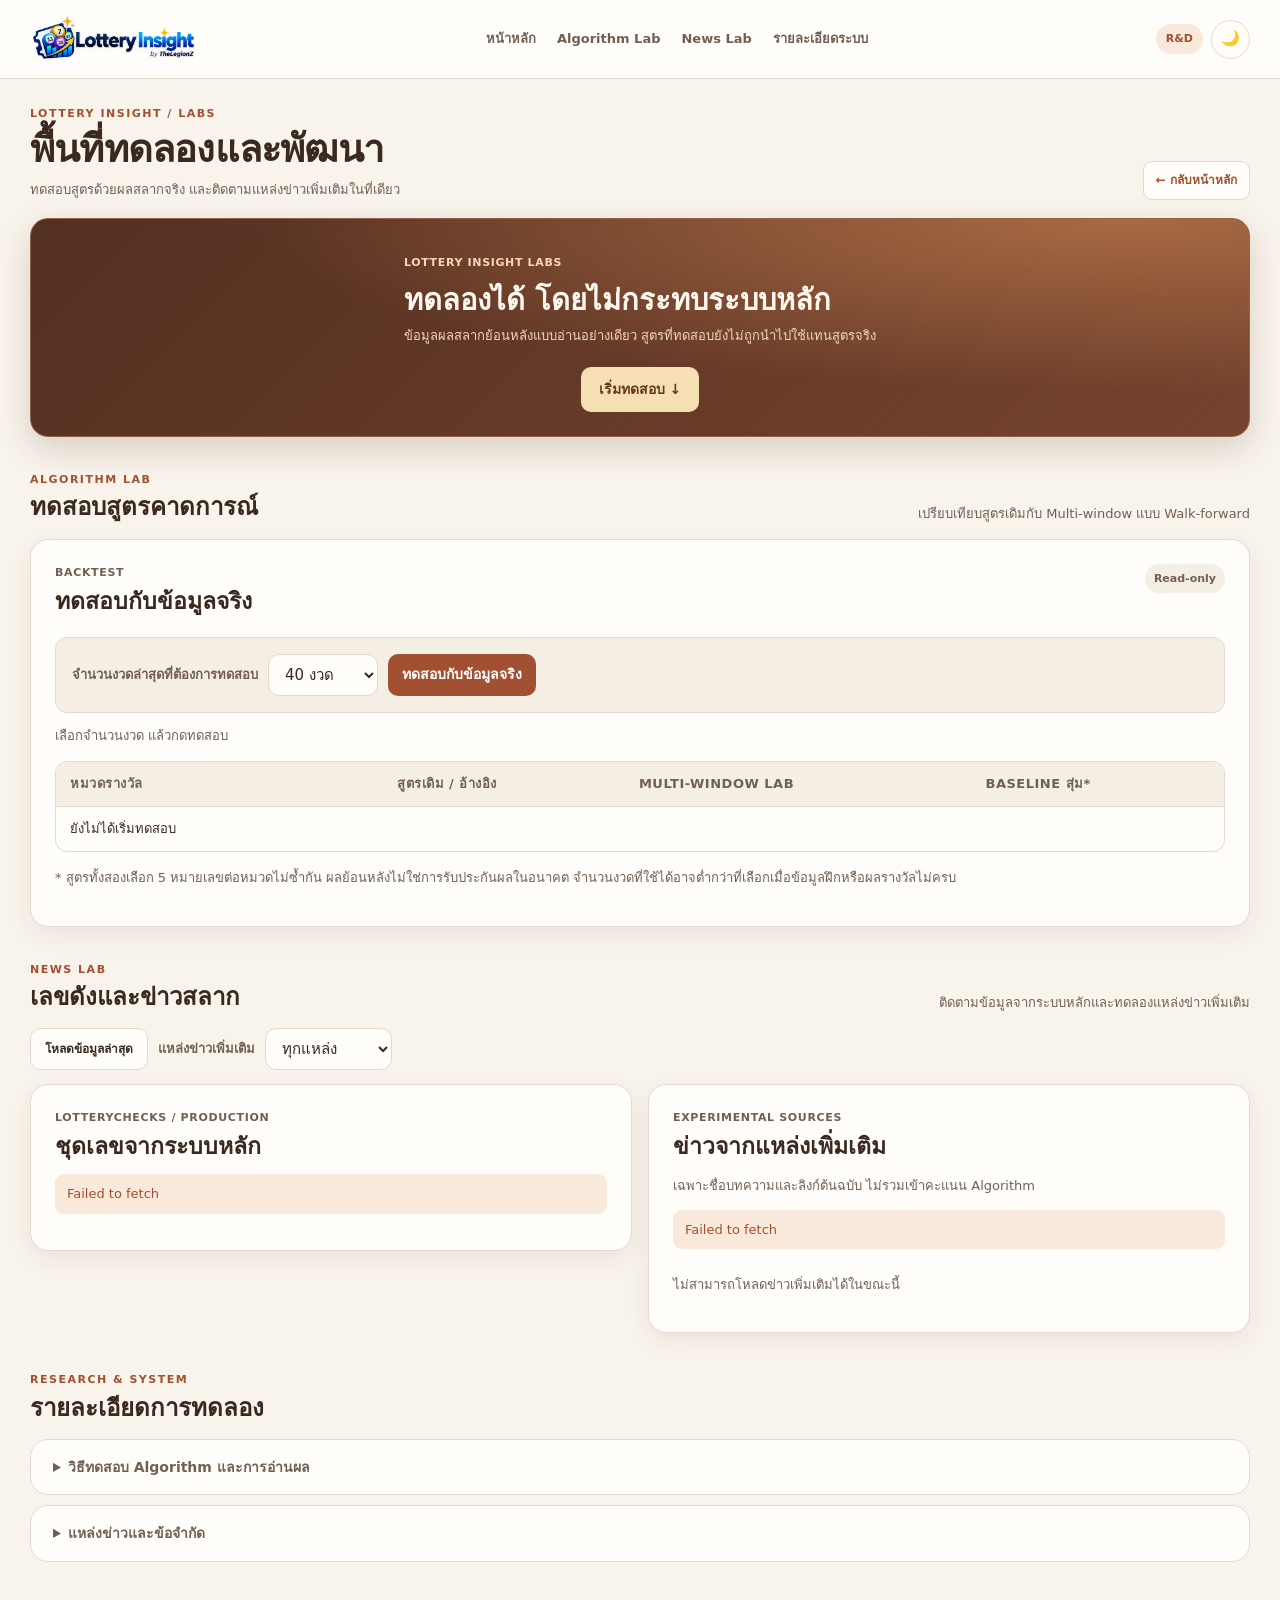
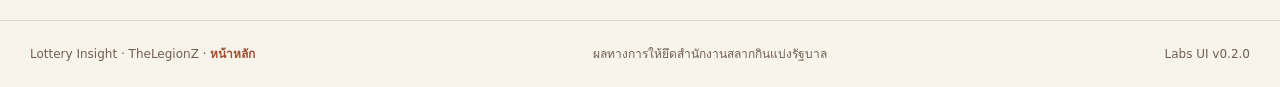
==== labs/index.html @ 81926720 "Add files via upload" ====
<!DOCTYPE html>
<html lang="th">
<head>
  <meta charset="utf-8">
  <meta name="viewport" content="width=device-width,initial-scale=1">
  <meta name="description" content="พื้นที่ทดลองสูตรสถิติผลสลากและติดตามแหล่งข่าวแยกจากระบบหลัก">
  <title>Lottery Insight Labs · TheLegionZ</title>
  <link href="../assets/favicon.ico?v=5.4.1" rel="icon" sizes="any">
  <link href="../assets/favicon-32.png?v=5.4.1" rel="icon" sizes="32x32" type="image/png">
  <link href="../assets/apple-touch-icon.png?v=5.4.1" rel="apple-touch-icon">
  <link href="../style.css?v=5.4.1" rel="stylesheet">
  <link href="labs.css?v=0.2.0" rel="stylesheet">
  <script src="theme.js?v=0.2.0"></script>
</head>
<body class="labs-page">
<header class="topbar">
  <div class="container topbar-inner">
    <a class="brand brand-logo" href="../index.html" aria-label="Lottery Insight — กลับหน้าหลัก"><img src="../assets/lottery-insight-logo.png?v=5.4.1" alt="Lottery Insight by TheLegionZ"></a>
    <nav class="main-nav" aria-label="เมนู Labs"><a href="../index.html">หน้าหลัก</a><a href="#algorithm">Algorithm Lab</a><a href="#news">News Lab</a><a href="#details">รายละเอียดระบบ</a></nav>
    <div class="header-actions"><span class="labs-tag">R&amp;D</span><button type="button" class="icon-btn" id="themeBtn" aria-label="เปลี่ยน Theme">🌙</button></div>
  </div>
</header>
<main class="container">
  <div class="welcome" id="home"><div><p class="eyebrow">LOTTERY INSIGHT / LABS</p><h1>พื้นที่ทดลองและพัฒนา</h1><p>ทดสอบสูตรด้วยผลสลากจริง และติดตามแหล่งข่าวเพิ่มเติมในที่เดียว</p></div><a class="official-link" href="../index.html">← กลับหน้าหลัก</a></div>
  <section class="card result-card labs-banner" aria-label="พื้นที่ทดลอง">
    <div><p class="label">LOTTERY INSIGHT LABS</p><h2>ทดลองได้ โดยไม่กระทบระบบหลัก</h2><p>ข้อมูลผลสลากย้อนหลังแบบอ่านอย่างเดียว สูตรที่ทดสอบยังไม่ถูกนำไปใช้แทนสูตรจริง</p></div>
    <a class="labs-banner-link" href="#algorithm">เริ่มทดสอบ ↓</a>
  </section>
  <section id="algorithm" aria-labelledby="algorithmTitle">
    <div class="section-intro"><div><p class="eyebrow">ALGORITHM LAB</p><h2 id="algorithmTitle">ทดสอบสูตรคาดการณ์</h2></div><p>เปรียบเทียบสูตรเดิมกับ Multi-window แบบ Walk-forward</p></div>
    <article class="card labs-card">
      <div class="card-head"><div><span class="label">BACKTEST</span><h2>ทดสอบกับข้อมูลจริง</h2></div><span class="snapshot-badge">Read-only</span></div>
      <div class="labs-toolbar labs-test-controls"><label for="limit">จำนวนงวดล่าสุดที่ต้องการทดสอบ</label><select id="limit" class="draw-select"><option value="20">20 งวด</option><option value="40" selected>40 งวด</option><option value="60">60 งวด</option></select><button class="primary-btn" type="button" id="run">ทดสอบกับข้อมูลจริง</button></div>
      <p class="status" id="status" role="status">เลือกจำนวนงวด แล้วกดทดสอบ</p>
      <p class="labs-muted" id="summary"></p>
      <div class="labs-results" id="resultOverview" hidden aria-live="polite"></div>
      <div class="table-wrap labs-table" tabindex="0" role="region" aria-label="ตารางเปรียบเทียบผลทดสอบ เลื่อนแนวนอนได้"><table><thead><tr><th scope="col">หมวดรางวัล</th><th scope="col">สูตรเดิม / อ้างอิง</th><th scope="col">Multi-window Lab</th><th scope="col">Baseline สุ่ม*</th></tr></thead><tbody id="results"><tr><td colspan="4">ยังไม่ได้เริ่มทดสอบ</td></tr></tbody></table></div>
      <p class="labs-muted">* สูตรทั้งสองเลือก 5 หมายเลขต่อหมวดไม่ซ้ำกัน ผลย้อนหลังไม่ใช่การรับประกันผลในอนาคต จำนวนงวดที่ใช้ได้อาจต่ำกว่าที่เลือกเมื่อข้อมูลฝึกหรือผลรางวัลไม่ครบ</p>
    </article>
  </section>
  <section id="news" aria-labelledby="newsTitle">
    <div class="section-intro"><div><p class="eyebrow">NEWS LAB</p><h2 id="newsTitle">เลขดังและข่าวสลาก</h2></div><p>ติดตามข้อมูลจากระบบหลักและทดลองแหล่งข่าวเพิ่มเติม</p></div>
    <div class="labs-toolbar labs-news-toolbar"><button type="button" class="secondary-btn" id="refresh">โหลดข้อมูลล่าสุด</button><label for="filter">แหล่งข่าวเพิ่มเติม</label><select class="draw-select" id="filter"><option value="all">ทุกแหล่ง</option><option value="RANLOTTO">RANLOTTO</option><option value="GNews">GNews</option></select></div>
    <div class="labs-news-grid">
      <article class="card labs-card"><div class="card-head"><div><span class="label">LOTTERYCHECKS / PRODUCTION</span><h2>ชุดเลขจากระบบหลัก</h2></div></div><p class="status" id="mainStatus" role="status">กำลังอ่านข้อมูลจากระบบหลัก…</p><div id="picks"></div></article>
      <article class="card labs-card"><div class="card-head"><div><span class="label">EXPERIMENTAL SOURCES</span><h2>ข่าวจากแหล่งเพิ่มเติม</h2></div></div><p class="labs-muted">เฉพาะชื่อบทความและลิงก์ต้นฉบับ ไม่รวมเข้าคะแนน Algorithm</p><div class="status" id="providerStatus" role="status">กำลังโหลด…</div><div class="labs-articles" id="articles"><p class="labs-muted">รอการเชื่อมต่อ</p></div></article>
    </div>
  </section>
  <section id="details" aria-labelledby="detailsTitle"><div class="section-intro technical-intro"><div><p class="eyebrow">RESEARCH &amp; SYSTEM</p><h2 id="detailsTitle">รายละเอียดการทดลอง</h2></div></div>
    <details class="card system-diagnostics labs-details"><summary>วิธีทดสอบ Algorithm และการอ่านผล</summary><p>สูตรทดลองใช้หน้าต่างย้อนหลัง 12, 30 และ 80 งวด ผสมความถี่เลขเต็มกับโมเดลรายตำแหน่งแบบ smoothing โดยน้ำหนักกำหนดไว้ล่วงหน้า สำหรับเลข 6 หลักมีเงื่อนไขกระจายเลขหน้า 3 ตัว และท้าย 2 ตัวไม่ซ้ำกัน</p><p>เปรียบเทียบกับ Production v3 (2 ตัว) และ v2 (6 หลัก) ส่วน 3 ตัวใช้สูตรความถี่เป็นตัวอ้างอิง การทดสอบใช้เฉพาะข้อมูลก่อนงวดเป้าหมาย ไม่ใช่ Snapshot ที่เคยประกาศจริง</p><p>ตัวอย่างการอ่านผล 1 / 40 หมายถึงตรงรางวัลอย่างน้อยหนึ่งหมายเลขใน 1 จาก 40 งวด ไม่ใช่จำนวนใบที่ถูก รางวัลที่ 1 นับเลขเต็มตรงกันเท่านั้น ส่วนแถวทุกรางวัลนับงวดที่ข้อมูลครบ 9 ประเภท</p><p>Baseline สุ่มของเลขหน้า/ท้าย 3 ตัวใช้สมมติฐานหมายเลขรางวัลสองชุดต่างกัน ไม่ได้ประเมิน Baseline รวมทุกรางวัลในรุ่นนี้ ผลทดสอบที่มากกว่าหรือน้อยกว่าไม่ได้พิสูจน์ความแม่นยำในอนาคต</p></details>
    <details class="card system-diagnostics labs-details"><summary>แหล่งข่าวและข้อจำกัด</summary><p><a href="https://lotterychecks.com/" target="_blank" rel="noopener noreferrer">LotteryChecks</a> · <a href="https://www.ranlotto.com/api-docs" target="_blank" rel="noopener noreferrer">RANLOTTO</a> · <a href="https://gnews.io/" target="_blank" rel="noopener noreferrer">GNews</a></p><p>แหล่งข่าวเพิ่มเติมยังอยู่ระหว่างการทดลอง หากไม่มีข่าว ระบบจะแสดงตามจริง ไม่เติมข้อมูลจำลอง โปรดตรวจต้นฉบับและวันที่ของข่าวก่อนนำไปใช้</p><p>ระบบ Labs แยก Apps Script และ Google Sheet จาก Production โดยอ่านผลสลากย้อนหลังผ่าน API เท่านั้น ไม่บันทึกเลขทดลองลง Snapshot จริง</p></details>
  </section>
</main>
<footer><div class="container footer-inner"><span>Lottery Insight · TheLegionZ · <a href="../index.html">หน้าหลัก</a></span><span>ผลทางการให้ยึดสำนักงานสลากกินแบ่งรัฐบาล</span><span class="site-version">Labs UI v0.2.0</span></div></footer>
<script src="../config.js"></script>
<script src="labs-config.js"></script>
<script src="common.js?v=0.2.0"></script>
<script src="algorithm.js?v=0.2.0"></script>
<script src="news.js?v=0.2.0"></script>
</body>
</html>
---- style.css ----
:root {
  --bg: #f5f7fa;
  --surface: #ffffff;
  --surface-soft: #f0f3f7;
  --text: #171a21;
  --muted: #6f7785;
  --line: #e1e6ed;
  --accent: #d9364f;
  --accent-strong: #b9253c;
  --accent-soft: #fff0f3;
  --green: #18865b;
  --green-soft: #e9f8f1;
  --amber: #a9660b;
  --amber-soft: #fff5df;
  --shadow: 0 14px 38px rgba(24, 34, 50, .07);
}

body.dark {
  --bg: #10141b;
  --surface: #171d26;
  --surface-soft: #202833;
  --text: #f1f4f8;
  --muted: #9aa6b6;
  --line: #2b3542;
  --accent: #ff6079;
  --accent-strong: #ff8396;
  --accent-soft: #352028;
  --green: #4bcf94;
  --green-soft: #183529;
  --amber: #e0a64c;
  --amber-soft: #372b18;
  --shadow: 0 16px 42px rgba(0, 0, 0, .25);
}

* { box-sizing: border-box; }
html { scroll-behavior: smooth; }
body {
  margin: 0;
  background: var(--bg);
  color: var(--text);
  font-family: Inter, "Segoe UI", system-ui, -apple-system, BlinkMacSystemFont, sans-serif;
  -webkit-font-smoothing: antialiased;
}
button, input, select { font: inherit; }
button { cursor: pointer; }
a { color: inherit; }

.container {
  width: min(1120px, calc(100% - 34px));
  margin-inline: auto;
}

.topbar {
  position: sticky;
  top: 0;
  z-index: 50;
  background: color-mix(in srgb, var(--bg) 88%, transparent);
  backdrop-filter: blur(16px);
  border-bottom: 1px solid var(--line);
}
.topbar-inner {
  min-height: 70px;
  display: flex;
  align-items: center;
  justify-content: space-between;
  gap: 18px;
}
.brand {
  display: flex;
  align-items: center;
  gap: 10px;
  text-decoration: none;
}
.brand-mark {
  width: 40px;
  height: 40px;
  display: grid;
  place-items: center;
  border-radius: 12px;
  background: var(--accent);
  color: #fff;
  font-weight: 950;
  box-shadow: 0 8px 18px color-mix(in srgb, var(--accent) 25%, transparent);
}
.brand strong, .brand small { display: block; }
.brand strong { font-size: 14px; }
.brand small { margin-top: 2px; color: var(--muted); font-size: 10px; }
.header-actions { display: flex; align-items: center; gap: 8px; }
.nav-link {
  color: var(--muted);
  text-decoration: none;
  font-size: 11px;
  font-weight: 850;
  padding: 8px 10px;
  border-radius: 9px;
}
.nav-link:hover { color: var(--accent); background: var(--surface-soft); }
.icon-btn {
  width: 39px;
  height: 39px;
  display: grid;
  place-items: center;
  border: 1px solid var(--line);
  border-radius: 50%;
  background: var(--surface);
  color: var(--text);
}
.status-pill {
  display: flex;
  align-items: center;
  gap: 8px;
  border: 1px solid var(--line);
  border-radius: 999px;
  background: var(--surface);
  color: var(--muted);
  padding: 8px 11px;
  font-size: 10px;
  font-weight: 800;
}
.status-pill i {
  width: 7px;
  height: 7px;
  border-radius: 50%;
  background: var(--green);
  box-shadow: 0 0 0 4px color-mix(in srgb, var(--green) 12%, transparent);
}

main { padding-top: 20px; padding-bottom: 64px; }
.warning {
  display: flex;
  align-items: flex-start;
  gap: 11px;
  margin-bottom: 16px;
  padding: 11px 14px;
  border: 1px solid color-mix(in srgb, var(--accent) 20%, var(--line));
  border-radius: 13px;
  background: var(--accent-soft);
  font-size: 11px;
  line-height: 1.6;
}
.warning strong { color: var(--accent); white-space: nowrap; }
.warning span { color: var(--muted); }

.card {
  background: var(--surface);
  border: 1px solid var(--line);
  border-radius: 18px;
  box-shadow: var(--shadow);
}
.hero-grid {
  display: grid;
  grid-template-columns: 1.05fr .95fr;
  gap: 15px;
}
.result-card, .prediction-card, .audit-card, .checker-card { padding: 21px; }
.card-head, .section-head {
  display: flex;
  align-items: flex-start;
  justify-content: space-between;
  gap: 14px;
}
.label {
  display: block;
  color: var(--muted);
  font-size: 9px;
  font-weight: 950;
  letter-spacing: 1.25px;
  text-transform: uppercase;
}
.card-head h1, .card-head h2, .section-head h2 { margin: 6px 0 0; }
.card-head h1 { font-size: 24px; line-height: 1.2; }
.card-head h2, .section-head h2 { font-size: 23px; line-height: 1.2; }
.live-badge, .snapshot-badge, .privacy-badge {
  flex: 0 0 auto;
  padding: 6px 9px;
  border-radius: 999px;
  font-size: 9px;
  font-weight: 900;
  white-space: nowrap;
}
.live-badge, .privacy-badge { background: var(--green-soft); color: var(--green); }
.snapshot-badge { background: var(--surface-soft); color: var(--muted); }

.result-grid {
  display: grid;
  grid-template-columns: 1.4fr .6fr;
  gap: 10px;
  margin: 22px 0 17px;
}
.result-grid > div {
  min-width: 0;
  padding: 16px;
  border-radius: 14px;
  background: var(--surface-soft);
}
.result-grid span { display: block; color: var(--muted); font-size: 10px; }
.result-grid strong { display: block; margin-top: 5px; }
.result-grid > div:first-child strong {
  font-size: clamp(29px, 4.4vw, 48px);
  letter-spacing: clamp(3px, .7vw, 7px);
  line-height: 1.1;
  overflow-wrap: anywhere;
}
.last2-box strong { font-size: 45px; color: var(--accent); line-height: 1.05; }
.result-footer {
  display: flex;
  justify-content: space-between;
  gap: 10px;
  border-top: 1px solid var(--line);
  padding-top: 13px;
  color: var(--muted);
  font-size: 10px;
}
.result-footer a { color: var(--accent); text-decoration: none; font-weight: 850; }

.candidate-list {
  display: grid;
  grid-template-columns: repeat(5, minmax(0, 1fr));
  gap: 7px;
  margin: 20px 0 13px;
}
.candidate {
  min-width: 0;
  padding: 12px 4px;
  border-radius: 12px;
  background: var(--surface-soft);
  text-align: center;
}
.candidate strong { display: block; font-size: 23px; }
.candidate span { display: block; margin-top: 3px; color: var(--muted); font-size: 8px; }
.exclude-note {
  display: grid;
  grid-template-columns: 1fr auto;
  align-items: center;
  gap: 3px 10px;
  border-top: 1px solid var(--line);
  padding-top: 13px;
}
.exclude-note span, .exclude-note small { color: var(--muted); font-size: 9px; }
.exclude-note strong {
  grid-row: 1 / 3;
  grid-column: 2;
  color: var(--accent);
  font-size: 20px;
}
.exclude-note small { grid-column: 1; }
.logic-details { margin-top: 13px; border-top: 1px solid var(--line); padding-top: 11px; }
.logic-details summary { cursor: pointer; color: var(--text); font-size: 10px; font-weight: 900; }
.logic-compact { display: grid; grid-template-columns: repeat(3, 1fr); gap: 6px; margin-top: 11px; }
.logic-compact > div { padding: 8px; border-radius: 9px; background: var(--surface-soft); }
.logic-compact b, .logic-compact span { display: block; }
.logic-compact b { color: var(--accent); font-size: 13px; }
.logic-compact span { margin-top: 2px; color: var(--muted); font-size: 8px; }
.logic-details p { margin: 9px 0 0; color: var(--muted); font-size: 9px; line-height: 1.6; }
.logic-details p b { color: var(--text); }

.checker-card { margin-top: 15px; scroll-margin-top: 88px; }
.checker-grid { display: grid; grid-template-columns: 1fr 1fr; gap: 14px; margin-top: 17px; }
.manual-check, .image-check { padding: 16px; border-radius: 14px; background: var(--surface-soft); }
.manual-check h3, .image-check h3 { margin: 0 0 13px; font-size: 13px; }
.form-row { display: grid; grid-template-columns: 1fr 1fr; gap: 9px; }
.form-row label { display: grid; gap: 5px; min-width: 0; }
.form-row label span { color: var(--muted); font-size: 9px; font-weight: 800; }
.form-row input {
  min-width: 0;
  width: 100%;
  padding: 10px;
  border: 1px solid var(--line);
  border-radius: 9px;
  outline: none;
  background: var(--surface);
  color: var(--text);
}
.form-row input:focus { border-color: var(--accent); box-shadow: 0 0 0 3px color-mix(in srgb, var(--accent) 12%, transparent); }
.primary-btn, .secondary-btn {
  border-radius: 10px;
  padding: 10px 14px;
  font-weight: 900;
}
.primary-btn { border: 0; background: var(--accent); color: #fff; }
.primary-btn:hover { background: var(--accent-strong); }
.secondary-btn { border: 1px solid var(--line); background: var(--surface); color: var(--text); font-size: 10px; }
.manual-check .primary-btn { width: 100%; margin-top: 10px; }
.form-hint { margin: 9px 0 0; color: var(--muted); font-size: 8px; line-height: 1.55; }
.upload-box {
  min-height: 128px;
  display: flex;
  flex-direction: column;
  align-items: center;
  justify-content: center;
  gap: 4px;
  padding: 14px;
  border: 1px dashed color-mix(in srgb, var(--muted) 45%, var(--line));
  border-radius: 12px;
  background: var(--surface);
  text-align: center;
  cursor: pointer;
}
.upload-box:hover { border-color: var(--accent); }
.upload-box input { display: none; }
.upload-icon { color: var(--accent); font-size: 24px; }
.upload-box strong { font-size: 11px; }
.upload-box small { color: var(--muted); font-size: 8px; }
.ocr-area { display: grid; grid-template-columns: 110px 1fr; gap: 11px; align-items: center; margin-top: 11px; }
.ocr-preview-wrap { width: 110px; height: 78px; overflow: hidden; border-radius: 9px; background: var(--surface); }
.ocr-preview-wrap img { width: 100%; height: 100%; object-fit: cover; }
.ocr-info strong, .ocr-info small { display: block; }
.ocr-info strong { margin-top: 7px; font-size: 10px; }
.ocr-info small { margin-top: 3px; color: var(--muted); font-size: 8px; line-height: 1.4; }
.ocr-progress { height: 5px; overflow: hidden; border-radius: 99px; background: var(--surface); }
.ocr-progress i { display: block; width: 0; height: 100%; background: var(--accent); transition: width .2s; }
.ocr-candidates { margin-top: 10px; }
.ocr-candidates > span { display: block; margin-bottom: 5px; color: var(--muted); font-size: 8px; }
.ocr-candidates > div { display: flex; flex-wrap: wrap; gap: 5px; }
.ocr-candidates button {
  padding: 6px 8px;
  border: 1px solid var(--line);
  border-radius: 8px;
  background: var(--surface);
  color: var(--text);
  font-size: 10px;
  font-weight: 900;
}
.ocr-candidates button:hover { border-color: var(--accent); color: var(--accent); }
.check-result {
  margin-top: 14px;
  padding: 16px;
  border: 1px solid var(--line);
  border-radius: 14px;
  background: var(--surface-soft);
}
.check-result.win { border-color: #bde7d3; background: var(--green-soft); color: var(--green); }
.check-result.error { border-color: #f0d19c; background: var(--amber-soft); color: var(--amber); }
.check-result h3 { margin: 0 0 8px; font-size: 17px; }
.check-result p { margin: 4px 0; font-size: 10px; line-height: 1.6; }
.check-result a { color: inherit; font-weight: 900; }
.prize-match-list { display: grid; gap: 6px; margin-top: 10px; }
.prize-match { display: flex; justify-content: space-between; gap: 10px; padding: 9px; border-radius: 9px; background: color-mix(in srgb, var(--surface) 82%, transparent); }
.prize-match strong { font-size: 10px; }
.prize-match span { font-size: 9px; }
.checker-note { margin-top: 10px; color: var(--muted); font-size: 8px; line-height: 1.55; }

.audit-card { margin-top: 15px; }
.audit-badge { padding: 6px 10px; border-radius: 999px; font-size: 10px; font-weight: 900; white-space: nowrap; }
.audit-badge.pending { background: var(--amber-soft); color: var(--amber); }
.audit-badge.hit { background: var(--green-soft); color: var(--green); }
.audit-badge.miss { background: var(--accent-soft); color: var(--accent); }
.audit-grid { display: grid; grid-template-columns: 1.2fr .7fr 1fr .9fr; gap: 9px; margin-top: 17px; }
.audit-grid > div { padding: 13px; border-radius: 12px; background: var(--surface-soft); min-width: 0; }
.audit-grid span { display: block; color: var(--muted); font-size: 9px; }
.audit-grid strong { display: block; margin-top: 4px; font-size: 12px; line-height: 1.4; overflow-wrap: anywhere; }
.repeat-alert { margin-top: 12px; padding: 12px 14px; border: 1px solid #f0d89a; border-radius: 12px; background: var(--amber-soft); color: var(--amber); }
.repeat-alert strong, .repeat-alert span { display: block; }
.repeat-alert strong { font-size: 11px; }
.repeat-alert span { margin-top: 3px; font-size: 9px; line-height: 1.5; }
details { margin-top: 14px; border-top: 1px solid var(--line); padding-top: 12px; }
summary { cursor: pointer; color: var(--muted); font-size: 10px; font-weight: 850; }

.section { padding-top: 52px; }
.responsive-head { align-items: flex-end; }
.tabs { display: flex; padding: 3px; border: 1px solid var(--line); border-radius: 10px; background: var(--surface); }
.tabs button { border: 0; border-radius: 7px; padding: 7px 9px; background: transparent; color: var(--muted); font-size: 10px; font-weight: 850; }
.tabs button.active { background: var(--text); color: var(--bg); }
.stats-grid { display: grid; grid-template-columns: .8fr .8fr 1.4fr; gap: 12px; margin-top: 17px; }
.stat-card { padding: 17px; }
.mini-title { font-size: 11px; font-weight: 900; }
.number-chips { display: flex; flex-wrap: wrap; gap: 7px; margin-top: 14px; }
.num-chip { min-width: 50px; padding: 8px 6px; border-radius: 10px; background: var(--surface-soft); text-align: center; }
.num-chip strong, .num-chip span { display: block; }
.num-chip strong { font-size: 18px; }
.num-chip span { margin-top: 2px; color: var(--muted); font-size: 8px; }
.digit-chart { height: 145px; display: flex; align-items: flex-end; gap: 6px; margin-top: 15px; }
.digit-col { flex: 1; height: 100%; min-width: 0; display: flex; flex-direction: column; justify-content: flex-end; align-items: center; gap: 5px; }
.digit-bar { position: relative; width: 70%; min-height: 4px; border-radius: 5px 5px 2px 2px; background: var(--accent); }
.digit-bar::before { content: attr(data-value); position: absolute; top: -16px; left: 50%; transform: translateX(-50%); color: var(--muted); font-size: 8px; }
.digit-col b { font-size: 9px; }

.table-wrap { overflow: auto; }
.history-card { margin-top: 17px; padding: 0; }
table { width: 100%; min-width: 650px; border-collapse: collapse; }
th, td { padding: 11px 13px; border-bottom: 1px solid var(--line); text-align: left; font-size: 10px; }
th { background: var(--surface-soft); color: var(--muted); text-transform: uppercase; letter-spacing: .5px; font-size: 8px; }
tbody tr:last-child td { border-bottom: 0; }
.main-no { font-size: 14px; font-weight: 950; letter-spacing: 2px; }
.two-no { color: var(--accent); font-size: 16px; font-weight: 950; }

footer { border-top: 1px solid var(--line); padding: 24px 0; }
.footer-inner { display: flex; justify-content: space-between; gap: 12px; color: var(--muted); font-size: 9px; }
.footer-inner a { color: var(--accent); text-decoration: none; font-weight: 800; }
.toast {
  position: fixed;
  right: 18px;
  bottom: 18px;
  z-index: 100;
  max-width: min(360px, calc(100% - 36px));
  padding: 10px 14px;
  border-radius: 999px;
  background: var(--text);
  color: var(--bg);
  font-size: 10px;
  font-weight: 850;
  opacity: 0;
  transform: translateY(12px);
  pointer-events: none;
  transition: .2s;
}
.toast.show { opacity: 1; transform: none; }

@media (max-width: 900px) {
  .hero-grid { grid-template-columns: 1fr; }
  .audit-grid { grid-template-columns: 1fr 1fr; }
  .stats-grid { grid-template-columns: 1fr 1fr; }
  .chart-card { grid-column: 1 / -1; }
}

@media (max-width: 720px) {
  .checker-grid { grid-template-columns: 1fr; }
  .form-row { grid-template-columns: 1fr; }
  .nav-link { display: none; }
  .responsive-head { align-items: flex-start; flex-direction: column; }
  .tabs { width: 100%; margin-top: 8px; }
  .tabs button { flex: 1; }
}

@media (max-width: 620px) {
  .container { width: min(100% - 22px, 1120px); }
  .brand small, .status-pill span { display: none; }
  .status-pill { padding: 8px; }
  .warning { flex-direction: column; gap: 2px; }
  .warning strong { white-space: normal; }
  .result-grid { grid-template-columns: 1fr; }
  .result-grid > div:first-child strong { font-size: 34px; letter-spacing: 4px; }
  .candidate-list { gap: 4px; }
  .candidate { padding-inline: 2px; }
  .candidate strong { font-size: 18px; }
  .audit-grid, .stats-grid { grid-template-columns: 1fr; }
  .chart-card { grid-column: auto; }
  .section-head:not(.card-head) { align-items: flex-start; }
  .ocr-area { grid-template-columns: 88px 1fr; }
  .ocr-preview-wrap { width: 88px; height: 68px; }
  .footer-inner { flex-direction: column; }
  .result-footer { flex-direction: column; }
}

@media (max-width: 410px) {
  .candidate-list { grid-template-columns: repeat(3, 1fr); }
  .logic-compact { grid-template-columns: 1fr; }
}

/* v4.2 checker refinements */
.form-row select{appearance:auto;cursor:pointer}
.ocr-preview-wrap{position:relative;border:1px solid var(--line)}


/* ===== v4.3 loading / OCR / result modal ===== */
body.modal-open{overflow:hidden}
.page-loader{position:fixed;inset:0;z-index:9999;display:grid;place-items:center;background:color-mix(in srgb,var(--bg) 94%,#fff 6%);transition:opacity .3s ease,visibility .3s ease}
.page-loader.is-hidden{opacity:0;visibility:hidden;pointer-events:none}
.loader-card{display:flex;min-width:min(330px,calc(100vw - 36px));flex-direction:column;align-items:center;text-align:center;padding:28px 30px;border-radius:22px;background:var(--card);border:1px solid var(--line);box-shadow:0 24px 80px rgba(21,29,41,.14)}
.loader-mark{width:48px;height:48px;border-radius:15px;display:grid;place-items:center;background:var(--accent);color:#fff;font-size:22px;font-weight:950;margin-bottom:16px}
.loader-spinner{width:30px;height:30px;border:3px solid var(--line);border-top-color:var(--accent);border-radius:50%;animation:loaderSpin .8s linear infinite;margin-bottom:13px}
.loader-card strong{font-size:14px}.loader-card span{margin-top:5px;color:var(--muted);font-size:10px}
@keyframes loaderSpin{to{transform:rotate(360deg)}}

.ocr-area{grid-template-columns:minmax(190px,.9fr) 1.1fr}
.ocr-preview-grid{display:grid;grid-template-columns:1fr;gap:7px}
.ocr-preview-wrap{position:relative;width:100%;height:auto;min-height:66px;background:#fff;border-radius:9px;overflow:hidden;border:1px solid var(--line);padding-top:18px}
.ocr-preview-wrap>span{position:absolute;left:7px;top:5px;z-index:2;color:var(--muted);font-size:7px;font-weight:900;letter-spacing:.45px;text-transform:uppercase}
.ocr-preview-wrap img{display:block;width:100%;height:66px;object-fit:contain;background:#fff}
.ocr-preview-wrap.number-preview:after{content:"NUMBER ROI"}.ocr-preview-wrap.date-preview:after{content:"DATE ROI"}


.result-modal-backdrop{position:fixed;inset:0;z-index:5000;display:grid;place-items:center;padding:18px;background:rgba(11,15,22,.62);backdrop-filter:blur(7px);animation:modalFade .2s ease both}
.result-modal-backdrop[hidden]{display:none}
.result-modal-card{position:relative;width:min(470px,100%);max-height:calc(100vh - 36px);overflow:auto;text-align:center;background:var(--card);border:1px solid var(--line);border-radius:25px;padding:31px 25px 24px;box-shadow:0 30px 100px rgba(0,0,0,.28);animation:modalPop .42s cubic-bezier(.2,.9,.28,1.18) both}
.result-modal-card.win{border-color:color-mix(in srgb,var(--green) 35%,var(--line))}.result-modal-card.miss{border-color:var(--line)}.result-modal-card.error{border-color:#efc378}
.result-modal-close{position:absolute;right:13px;top:12px;z-index:3;width:36px;height:36px;border-radius:50%;border:1px solid var(--line);background:var(--card2);color:var(--text);font-size:22px;line-height:1}
.result-modal-icon{position:relative;z-index:2;width:74px;height:74px;margin:0 auto 15px;border-radius:50%;display:grid;place-items:center;background:var(--card2);font-size:32px;font-weight:950}
.result-modal-card.win .result-modal-icon{background:#e4f7ee;color:var(--green);animation:iconBounce .65s .15s cubic-bezier(.2,.9,.3,1.2) both}
.result-modal-card.miss .result-modal-icon{background:var(--card2);color:var(--muted)}
.result-modal-card.error .result-modal-icon{background:#fff3df;color:#a4660c}
.result-modal-eyebrow{display:block;color:var(--muted);font-size:9px;font-weight:950;letter-spacing:1.2px;text-transform:uppercase}
.result-modal-card h2{font-size:24px;margin:6px 0 4px}.result-modal-ticket{margin:0;color:var(--muted);font-size:10px}.result-modal-body{margin-top:17px;text-align:left}
.result-modal-message{padding:13px;border-radius:12px;background:var(--card2);font-size:10px;line-height:1.65}.result-modal-card.win .result-modal-message{background:#eaf8f1;color:#155f43}.result-modal-card.error .result-modal-message{background:#fff5e6;color:#7b510f}
.result-modal-prizes{display:grid;gap:7px;margin-top:10px}.result-modal-prize{display:flex;justify-content:space-between;gap:12px;align-items:center;padding:11px 12px;border:1px solid var(--line);border-radius:11px;background:var(--card)}.result-modal-prize strong{font-size:11px}.result-modal-prize span{font-size:10px;color:var(--accent);font-weight:900;white-space:nowrap}
.result-modal-link{display:block;text-align:center;margin-top:12px;color:var(--accent);font-size:9px;font-weight:900;text-decoration:none}.result-modal-ok{width:100%;margin-top:17px}
.result-motion{position:absolute;inset:0;overflow:hidden;pointer-events:none;border-radius:25px}.result-modal-card.win .result-motion:before,.result-modal-card.win .result-motion:after{content:"";position:absolute;inset:-20%;background-image:radial-gradient(circle,#f2b43c 0 2px,transparent 2.5px),radial-gradient(circle,#4fc58e 0 2px,transparent 2.5px),radial-gradient(circle,#e95d76 0 2px,transparent 2.5px);background-size:48px 48px,63px 63px,79px 79px;background-position:0 0,13px 9px,23px 18px;opacity:.62;animation:confettiFall 1.1s ease-out both}.result-modal-card.win .result-motion:after{transform:rotate(16deg);animation-delay:.08s;opacity:.45}
@keyframes modalFade{from{opacity:0}to{opacity:1}}@keyframes modalPop{from{opacity:0;transform:translateY(22px) scale(.93)}to{opacity:1;transform:none}}@keyframes iconBounce{0%{transform:scale(.45) rotate(-12deg);opacity:0}70%{transform:scale(1.12) rotate(4deg)}100%{transform:scale(1)}}@keyframes confettiFall{from{transform:translateY(-20px);opacity:0}25%{opacity:.65}to{transform:translateY(95px);opacity:0}}

@media(max-width:720px){.ocr-area{grid-template-columns:1fr}.ocr-preview-grid{grid-template-columns:1fr 1fr}.ocr-preview-wrap img{height:58px}.result-modal-card{padding:29px 18px 20px}}


/* ===== v4.4 OCR preview refinements ===== */
.ocr-preview-wrap{position:relative}
.ocr-preview-wrap.number-preview:after,
.ocr-preview-wrap.date-preview:after{
  position:absolute;right:5px;bottom:5px;
  background:rgba(15,20,27,.78);color:#fff;
  border-radius:5px;padding:2px 5px;
  font-size:7px;font-weight:900;letter-spacing:.4px
}
.ocr-preview-wrap.number-preview:after{content:"NUMBER AREA"}
.ocr-preview-wrap.date-preview:after{content:"DRAW DATE"}
.ocr-confidence{
  display:inline-flex;align-items:center;gap:5px;
  margin-top:5px;padding:4px 7px;border-radius:999px;
  background:var(--card);border:1px solid var(--line);
  color:var(--muted);font-size:8px;font-weight:850
}
.ocr-confidence.good{color:var(--green)}
.ocr-confidence.review{color:var(--amber)}


/* ===== v4.5 Result modal: stronger contrast / fully opaque ===== */
.result-modal-backdrop{
  background:rgba(5,8,13,.86);
  backdrop-filter:blur(5px);
  -webkit-backdrop-filter:blur(5px);
}
.result-modal-card{
  isolation:isolate;
  background:#ffffff;
  color:#171a21;
  border:2px solid #dfe5ec;
  box-shadow:0 34px 110px rgba(0,0,0,.50);
  animation:modalPopV45 .42s cubic-bezier(.18,.9,.28,1.16) both;
}
body.dark .result-modal-card{
  background:#171d26;
  color:#f1f4f8;
  border-color:#394554;
  box-shadow:0 34px 110px rgba(0,0,0,.72);
}
.result-modal-card.win{
  border-color:#48b883;
  box-shadow:0 34px 110px rgba(0,0,0,.50),0 0 0 5px rgba(72,184,131,.14);
}
body.dark .result-modal-card.win{
  border-color:#4bcf94;
  box-shadow:0 34px 110px rgba(0,0,0,.72),0 0 0 5px rgba(75,207,148,.12);
}
.result-modal-card.miss{border-color:#cfd7e1}
body.dark .result-modal-card.miss{border-color:#3a4554}
.result-modal-card.error{border-color:#dfad5c}
.result-modal-card:before{
  content:"";
  position:absolute;
  left:24px;right:24px;top:0;
  height:5px;
  border-radius:0 0 999px 999px;
  background:#cfd7e1;
  z-index:3;
}
.result-modal-card.win:before{background:#31a66f}
.result-modal-card.error:before{background:#d49a39}
.result-modal-card>*:not(.result-motion){position:relative;z-index:2}
.result-motion{z-index:0;opacity:.55}
.result-modal-card.win .result-motion:before,
.result-modal-card.win .result-motion:after{opacity:.34}
.result-modal-card h2{
  font-size:27px;
  line-height:1.25;
  font-weight:950;
  letter-spacing:-.7px;
  margin:7px auto 6px;
  max-width:390px;
}
.result-modal-ticket{
  color:#667080;
  font-size:11px;
  font-weight:800;
}
body.dark .result-modal-ticket{color:#a7b2c2}
.result-modal-message{
  background:#f0f3f7;
  color:#303744;
  border:1px solid #e1e6ed;
  font-size:11px;
  font-weight:650;
}
body.dark .result-modal-message{
  background:#202833;
  color:#e8edf4;
  border-color:#303b49;
}
.result-modal-card.win .result-modal-message{
  background:#e6f7ef;
  color:#145b40;
  border-color:#bde8d3;
}
body.dark .result-modal-card.win .result-modal-message{
  background:#18382a;
  color:#bcebd5;
  border-color:#2a5f47;
}
.result-modal-prize{
  background:#ffffff;
  border:1px solid #dfe5ec;
  box-shadow:0 5px 15px rgba(20,30,45,.04);
}
body.dark .result-modal-prize{
  background:#202833;
  border-color:#35404e;
}
.result-modal-prize strong{font-size:12px}
.result-modal-prize span{font-size:11px}
.result-modal-icon{
  box-shadow:0 10px 28px rgba(0,0,0,.10);
}
.result-modal-card.win .result-modal-icon{
  background:#dff5ea;
  color:#168056;
  border:1px solid #b8e7d0;
}
body.dark .result-modal-card.win .result-modal-icon{
  background:#183c2c;
  color:#65dda7;
  border-color:#286247;
}
@keyframes modalPopV45{
  0%{opacity:0;transform:translateY(26px) scale(.88)}
  68%{opacity:1;transform:translateY(-3px) scale(1.018)}
  100%{opacity:1;transform:translateY(0) scale(1)}
}

/* ===== v4.5 OCR previews: polished empty state ===== */
.ocr-preview-wrap{
  min-height:92px;
  padding-top:22px;
  background:
    linear-gradient(180deg,rgba(255,255,255,.96),rgba(247,249,252,.96));
}
body.dark .ocr-preview-wrap{
  background:linear-gradient(180deg,#1e2631,#171e27);
}
.ocr-preview-wrap img{
  height:70px;
  border-radius:6px;
  opacity:0;
  transform:scale(.985);
  transition:opacity .2s ease,transform .2s ease;
}
.ocr-preview-wrap img:not([hidden]){
  opacity:1;
  transform:scale(1);
}
.ocr-preview-placeholder{
  height:70px;
  display:flex;
  flex-direction:column;
  align-items:center;
  justify-content:center;
  gap:4px;
  border:1px dashed #d5dce5;
  border-radius:8px;
  margin:0 7px 7px;
  background:
    repeating-linear-gradient(
      -45deg,
      #fbfcfd,
      #fbfcfd 8px,
      #f5f7fa 8px,
      #f5f7fa 16px
    );
  color:#8a94a3;
  transition:opacity .18s ease;
}
body.dark .ocr-preview-placeholder{
  border-color:#364150;
  background:
    repeating-linear-gradient(
      -45deg,
      #1c242e,
      #1c242e 8px,
      #19212a 8px,
      #19212a 16px
    );
  color:#8996a7;
}
.ocr-preview-placeholder b{
  font-size:17px;
  letter-spacing:2px;
  color:#657082;
}
body.dark .ocr-preview-placeholder b{color:#aab5c5}
.ocr-preview-placeholder small{font-size:8px}
.ocr-preview-placeholder[hidden]{display:none}
.ocr-info.idle .ocr-progress{opacity:.38}
.ocr-info.idle .ocr-progress i{width:0!important}
.ocr-info.idle strong{color:var(--muted)}


/* ===== v4.6 Multi-ticket prize checker ===== */
.checker-card{overflow:hidden}
.checker-head{align-items:flex-start}
.checker-subtitle{
  margin:7px 0 0;
  color:var(--muted);
  font-size:10px;
  line-height:1.55
}
.batch-badge{
  flex:0 0 auto;
  display:inline-flex;
  align-items:center;
  border-radius:999px;
  padding:6px 9px;
  background:var(--card2);
  border:1px solid var(--line);
  color:var(--muted);
  font-size:9px;
  font-weight:950;
  letter-spacing:.6px
}
.multi-check-layout{
  display:grid;
  grid-template-columns:1.35fr .65fr;
  gap:14px;
  margin-top:18px
}
.ticket-entry-panel,
.draw-check-panel{
  background:var(--card2);
  border:1px solid var(--line);
  border-radius:15px;
  padding:16px
}
.field-label{
  display:flex;
  justify-content:space-between;
  gap:12px;
  align-items:baseline;
  margin-bottom:8px
}
.field-label span{font-size:10px;font-weight:900;color:var(--text)}
.field-label small{font-size:8px;color:var(--muted)}
.ticket-textarea{
  display:block;
  width:100%;
  min-height:145px;
  resize:vertical;
  border:1px solid var(--line);
  background:var(--card);
  color:var(--text);
  border-radius:11px;
  padding:13px 14px;
  outline:none;
  font:800 16px/1.75 ui-monospace,SFMono-Regular,Menlo,Consolas,monospace;
  letter-spacing:1px;
  box-shadow:inset 0 1px 2px rgba(0,0,0,.025);
  transition:border-color .15s ease,box-shadow .15s ease
}
.ticket-textarea:focus,
.draw-select:focus{
  border-color:var(--accent);
  box-shadow:0 0 0 3px color-mix(in srgb,var(--accent) 12%,transparent)
}
.ticket-textarea::placeholder{
  color:color-mix(in srgb,var(--muted) 55%,transparent);
  font-weight:650;
  letter-spacing:.5px
}
.entry-toolbar{
  display:flex;
  justify-content:space-between;
  gap:10px;
  align-items:center;
  margin-top:9px
}
.entry-summary{
  display:flex;
  align-items:center;
  gap:8px;
  flex-wrap:wrap;
  min-width:0
}
.entry-summary strong{font-size:10px}
.entry-summary span{
  color:var(--muted);
  font-size:8px;
  border-left:1px solid var(--line);
  padding-left:8px
}
.entry-summary .invalid-count{color:#b76800}
.text-action{
  border:0;
  background:transparent;
  color:var(--accent);
  font-size:9px;
  font-weight:900;
  padding:4px 0
}
.ticket-chips{
  min-height:54px;
  margin-top:11px;
  padding:9px;
  display:flex;
  flex-wrap:wrap;
  align-content:flex-start;
  gap:6px;
  border:1px dashed var(--line);
  border-radius:11px;
  background:color-mix(in srgb,var(--card) 72%,transparent);
  max-height:160px;
  overflow:auto
}
.ticket-chips.empty{
  align-items:center;
  justify-content:center
}
.empty-chip-text{color:var(--muted);font-size:8px}
.ticket-chip{
  display:inline-flex;
  align-items:center;
  gap:6px;
  background:var(--card);
  border:1px solid var(--line);
  border-radius:9px;
  padding:6px 8px;
  box-shadow:0 2px 7px rgba(18,28,42,.03)
}
.ticket-chip b{
  font-size:11px;
  letter-spacing:.7px
}
.ticket-chip em{
  font-style:normal;
  color:var(--accent);
  font-size:8px;
  font-weight:900;
  background:var(--accent-soft);
  border-radius:999px;
  padding:2px 5px
}
.draw-check-panel{
  display:flex;
  flex-direction:column
}
.draw-select{
  width:100%;
  border:1px solid var(--line);
  background:var(--card);
  color:var(--text);
  border-radius:10px;
  padding:11px 12px;
  outline:none
}
.batch-explain{
  display:grid;
  gap:8px;
  margin:12px 0 16px
}
.batch-explain>div{
  background:var(--card);
  border:1px solid var(--line);
  border-radius:10px;
  padding:10px
}
.batch-explain b,
.batch-explain span{display:block}
.batch-explain b{font-size:9px}
.batch-explain span{
  color:var(--muted);
  font-size:8px;
  line-height:1.45;
  margin-top:2px
}
.check-all-btn{
  width:100%;
  margin-top:auto;
  min-height:44px
}
.check-all-btn:disabled{
  cursor:not-allowed;
  opacity:.62
}

/* Batch result modal */
.batch-modal-summary{
  display:grid;
  grid-template-columns:repeat(3,1fr);
  gap:7px;
  margin:11px 0
}
.batch-summary-box{
  padding:10px 7px;
  background:#f0f3f7;
  border:1px solid #e1e6ed;
  border-radius:10px;
  text-align:center
}
body.dark .batch-summary-box{
  background:#202833;
  border-color:#303b49
}
.batch-summary-box strong,
.batch-summary-box span{display:block}
.batch-summary-box strong{font-size:18px}
.batch-summary-box span{
  color:#697485;
  font-size:8px;
  margin-top:2px
}
body.dark .batch-summary-box span{color:#aab5c5}
.result-modal-card.win .batch-summary-box.winning{
  background:#e5f7ef;
  border-color:#b8e6cf;
  color:#145b40
}
body.dark .result-modal-card.win .batch-summary-box.winning{
  background:#19382b;
  border-color:#2b6149;
  color:#bdebd6
}
.batch-results{
  max-height:min(46vh,420px);
  overflow:auto;
  display:grid;
  gap:7px;
  margin-top:9px;
  padding-right:2px
}
.batch-result-row{
  display:grid;
  grid-template-columns:76px 1fr auto;
  gap:9px;
  align-items:center;
  border:1px solid #e1e6ed;
  background:#fff;
  border-radius:11px;
  padding:9px 10px;
  text-align:left
}
body.dark .batch-result-row{
  border-color:#333e4c;
  background:#202833
}
.batch-result-row.win{
  border-color:#bae6d0;
  background:#eefaf4
}
body.dark .batch-result-row.win{
  border-color:#2b6048;
  background:#19362a
}
.batch-result-number strong{
  display:block;
  font-size:13px;
  letter-spacing:.8px
}
.batch-result-number span{
  color:#7a8492;
  font-size:8px
}
body.dark .batch-result-number span{color:#9faaba}
.batch-result-prizes{
  min-width:0;
  display:grid;
  gap:2px
}
.batch-result-prizes strong{
  font-size:9px;
  white-space:normal
}
.batch-result-prizes span{
  color:#737e8c;
  font-size:8px;
  line-height:1.35
}
body.dark .batch-result-prizes span{color:#a3aebe}
.batch-result-amount{
  white-space:nowrap;
  font-size:9px;
  font-weight:950;
  color:#17865a
}
.batch-result-row.miss .batch-result-amount{color:#8d96a3}
.batch-total{
  margin-top:10px;
  padding:10px 12px;
  border-radius:10px;
  background:#e6f7ef;
  border:1px solid #bde8d3;
  color:#145b40;
  display:flex;
  justify-content:space-between;
  gap:12px;
  align-items:center
}
body.dark .batch-total{
  background:#18382a;
  border-color:#2a5f47;
  color:#bcebd5
}
.batch-total span{font-size:9px}
.batch-total strong{font-size:14px}

@media(max-width:760px){
  .multi-check-layout{grid-template-columns:1fr}
  .field-label{align-items:flex-start;flex-direction:column;gap:3px}
  .batch-modal-summary{grid-template-columns:1fr 1fr 1fr}
  .batch-result-row{grid-template-columns:70px 1fr}
  .batch-result-amount{grid-column:2}
}


/* ===== v4.7 prediction + textbox checker ===== */
.prediction-block{
  margin-top:16px;
  padding:13px;
  background:var(--card2);
  border:1px solid var(--line);
  border-radius:13px
}
.prediction-block.six-block{margin-top:9px}
.prediction-block-head{
  display:flex;
  justify-content:space-between;
  gap:10px;
  align-items:center;
  margin-bottom:10px
}
.prediction-block-head strong{font-size:10px}
.prediction-block-head small{font-size:8px;color:var(--muted)}
.prediction-block .candidate-list{margin:0 0 9px}
.candidate6-list{
  display:grid;
  grid-template-columns:repeat(2,1fr);
  gap:7px;
  margin-bottom:9px
}
.candidate6{
  display:flex;
  justify-content:space-between;
  align-items:center;
  gap:8px;
  padding:9px 10px;
  background:var(--card);
  border:1px solid var(--line);
  border-radius:10px
}
.candidate6 strong{
  font-size:16px;
  letter-spacing:1.4px
}
.candidate6 span{
  font-size:8px;
  color:var(--muted);
  white-space:nowrap
}
.logic-two-col{
  display:grid;
  grid-template-columns:1fr 1fr;
  gap:7px;
  margin-top:10px
}
.logic-two-col>div{
  background:var(--card2);
  border-radius:9px;
  padding:9px
}
.logic-two-col b,.logic-two-col span{display:block}
.logic-two-col b{font-size:10px;color:var(--accent)}
.logic-two-col span{font-size:8px;line-height:1.45;color:var(--muted);margin-top:2px}

/* Multi-number inputs */
.textbox-layout{grid-template-columns:1.25fr .75fr}
.ticket-input-list{display:grid;gap:8px}
.ticket-input-row{
  display:grid;
  grid-template-columns:30px 1fr auto;
  gap:8px;
  align-items:center
}
.ticket-index{
  width:28px;height:28px;
  display:grid;place-items:center;
  border-radius:8px;
  background:var(--card);
  border:1px solid var(--line);
  color:var(--muted);
  font-size:9px;
  font-weight:900
}
.ticket-number-input{
  width:100%;
  min-width:0;
  border:1px solid var(--line);
  background:var(--card);
  color:var(--text);
  border-radius:10px;
  padding:10px 12px;
  outline:none;
  font:850 15px/1 ui-monospace,SFMono-Regular,Menlo,Consolas,monospace;
  letter-spacing:1.7px
}
.ticket-number-input:focus{
  border-color:var(--accent);
  box-shadow:0 0 0 3px color-mix(in srgb,var(--accent) 12%,transparent)
}
.remove-ticket-btn{
  border:1px solid var(--line);
  background:var(--card);
  color:var(--muted);
  border-radius:9px;
  padding:9px 10px;
  font-size:9px;
  font-weight:850
}
.remove-ticket-btn:hover{color:var(--accent);border-color:color-mix(in srgb,var(--accent) 40%,var(--line))}
.ticket-actions{
  display:flex;
  justify-content:space-between;
  align-items:center;
  gap:10px;
  margin-top:11px
}
.add-ticket-btn{
  border:1px solid color-mix(in srgb,var(--accent) 32%,var(--line));
  background:var(--accent-soft);
  color:var(--accent);
  border-radius:9px;
  padding:8px 11px;
  font-size:9px;
  font-weight:950
}
.compact-check-panel{justify-content:flex-start}
.compact-check-panel .check-all-btn{margin-top:14px}
.history-count{
  font-size:10px;
  font-weight:700;
  color:var(--muted);
  letter-spacing:0
}

/* Audit sections */
.audit-subsection{
  margin-top:16px;
  padding-top:2px
}
.audit-subsection.audit-six{
  margin-top:16px;
  padding-top:16px;
  border-top:1px solid var(--line)
}
.audit-subhead{
  display:flex;
  justify-content:space-between;
  gap:10px;
  align-items:center
}
.audit-subhead>strong{font-size:11px}
.audit-six .audit-grid strong{word-break:break-word}

/* The top-right modal close button was removed in v4.7. */
.result-modal-close{display:none!important}

@media(max-width:760px){
  .candidate6-list{grid-template-columns:1fr}
  .logic-two-col{grid-template-columns:1fr}
  .textbox-layout{grid-template-columns:1fr}
  .ticket-input-row{grid-template-columns:28px 1fr auto}
}


/* ===== v4.8 latest prize summary ===== */
.result-card{
  display:flex;
  flex-direction:column
}
.latest-prize-panel{
  margin:2px 0 16px;
  padding:13px;
  background:var(--surface-soft);
  border:1px solid var(--line);
  border-radius:14px
}
.latest-prize-title{
  display:flex;
  justify-content:space-between;
  align-items:center;
  gap:10px;
  margin-bottom:10px
}
.latest-prize-title strong{font-size:10px}
.latest-prize-title small{font-size:8px;color:var(--muted)}
.latest-prize-grid{
  display:grid;
  grid-template-columns:1fr 1fr;
  gap:9px
}
.latest-prize-group{
  background:var(--surface);
  border:1px solid var(--line);
  border-radius:11px;
  padding:10px
}
.latest-prize-label{
  display:flex;
  align-items:center;
  justify-content:space-between;
  gap:8px
}
.latest-prize-label span{
  font-size:9px;
  font-weight:900
}
.latest-prize-label small{
  color:var(--muted);
  font-size:7px;
  white-space:nowrap
}
.latest-prize-numbers{
  display:grid;
  grid-template-columns:1fr 1fr;
  gap:6px;
  margin-top:8px
}
.latest-prize-numbers b,
.latest-adjacent-numbers b{
  display:grid;
  place-items:center;
  min-height:38px;
  background:var(--surface-soft);
  border-radius:9px;
  font-size:18px;
  letter-spacing:1.2px
}
.latest-prize-adjacent{
  margin-top:9px;
  padding-top:9px;
  border-top:1px solid var(--line)
}
.latest-adjacent-numbers{
  display:grid;
  grid-template-columns:1fr 1fr;
  gap:6px;
  margin-top:7px
}
.latest-adjacent-numbers b{
  font-size:14px;
  min-height:34px
}
.result-footer{margin-top:auto}

/* v4.8 six-digit candidate breakdown */
.candidate6{
  align-items:flex-start
}
.candidate6-main{
  min-width:0
}
.candidate6-main strong{
  display:block
}
.candidate6-main small{
  display:block;
  margin-top:4px;
  color:var(--muted);
  font-size:7px;
  line-height:1.45;
  letter-spacing:0
}
.candidate6>span{
  padding-top:3px
}

@media(max-width:560px){
  .latest-prize-grid{grid-template-columns:1fr}
  .latest-prize-numbers b{font-size:17px}
}


/* ===== v5.0.2 audit history result accents ===== */
.audit-card .table-wrap tbody tr{
  position:relative;
  transition:background .16s ease, box-shadow .16s ease;
}
.audit-card .table-wrap tbody tr.history-hit{
  background:color-mix(in srgb,var(--green-soft) 58%,var(--surface));
  box-shadow:inset 4px 0 0 var(--green);
}
.audit-card .table-wrap tbody tr.history-miss{
  background:color-mix(in srgb,var(--surface-soft) 72%,var(--surface));
  box-shadow:inset 4px 0 0 color-mix(in srgb,var(--muted) 45%,transparent);
}
.audit-card .table-wrap tbody tr.history-hit:hover{
  background:color-mix(in srgb,var(--green-soft) 78%,var(--surface));
}
.history-status{
  display:inline-flex;
  align-items:center;
  gap:5px;
  width:max-content;
  max-width:100%;
  padding:5px 8px;
  border-radius:999px;
  font-size:8px;
  font-weight:950;
  line-height:1;
  white-space:nowrap;
}
.history-status i{
  width:6px;
  height:6px;
  border-radius:50%;
  flex:0 0 auto;
}
.history-status.hit{
  background:var(--green-soft);
  color:var(--green);
}
.history-status.hit i{
  background:var(--green);
  box-shadow:0 0 0 3px color-mix(in srgb,var(--green) 14%,transparent);
}
.history-status.miss{
  background:var(--surface-soft);
  color:var(--muted);
  border:1px solid var(--line);
}
.history-status.miss i{
  background:color-mix(in srgb,var(--muted) 62%,transparent);
}
body.dark .audit-card .table-wrap tbody tr.history-hit{
  background:color-mix(in srgb,var(--green-soft) 34%,var(--surface));
}


/* ===== v5.1 Algorithm v3 / Walk-forward Arena ===== */
.algorithm-card{margin-top:15px;padding:21px}
.algorithm-head{align-items:flex-start}
.algorithm-subtitle{margin:6px 0 0;color:var(--muted);font-size:9px;line-height:1.5}
.algorithm-kpis{display:grid;grid-template-columns:repeat(4,1fr);gap:9px;margin-top:17px}
.algorithm-kpi{background:var(--card2);border:1px solid var(--line);border-radius:12px;padding:12px}
.algorithm-kpi.primary{background:color-mix(in srgb,var(--accent-soft) 55%,var(--card));border-color:color-mix(in srgb,var(--accent) 22%,var(--line))}
.algorithm-kpi span,.algorithm-kpi strong,.algorithm-kpi small{display:block}
.algorithm-kpi span{font-size:8px;color:var(--muted);font-weight:800}
.algorithm-kpi strong{font-size:20px;line-height:1.15;margin-top:6px;letter-spacing:-.3px}
.algorithm-kpi small{font-size:8px;color:var(--muted);margin-top:4px;line-height:1.35}
.algorithm-edge{margin-top:10px;padding:9px 11px;border-radius:10px;font-size:9px;font-weight:850;line-height:1.45;border:1px solid var(--line)}
.algorithm-edge.positive{background:var(--green-soft);color:var(--green);border-color:color-mix(in srgb,var(--green) 25%,var(--line))}
.algorithm-edge.negative{background:#fff4e8;color:#9b5d08;border-color:#efd2a5}
body.dark .algorithm-edge.negative{background:#352715;color:#efc37e;border-color:#5c4422}
.algorithm-edge.neutral{background:var(--card2);color:var(--muted)}
.algorithm-details{margin-top:11px;border-top:1px solid var(--line);padding-top:10px}
.algorithm-details summary{font-size:9px;font-weight:950;cursor:pointer}
.algorithm-table-wrap{margin-top:10px;border:1px solid var(--line);border-radius:11px;overflow:auto}
.algorithm-table-wrap table{min-width:560px}
.algorithm-model-name{font-weight:900}
.algorithm-model-weight{display:inline-flex;align-items:center;gap:5px}
.algorithm-model-weight i{display:block;height:5px;border-radius:99px;background:var(--accent);min-width:4px}
.algorithm-footnote{font-size:8px;color:var(--muted);line-height:1.55;margin:9px 1px 0}
@media(max-width:820px){.algorithm-kpis{grid-template-columns:1fr 1fr}}
@media(max-width:480px){.algorithm-kpis{grid-template-columns:1fr}.algorithm-card{padding:16px}}


/* ===== v5.1.1 brand logo ===== */
.brand-logo{
  display:flex;
  align-items:center;
  text-decoration:none;
  min-width:0;
}
.brand-logo img,
.site-logo-image{
  display:block;
  width:auto;
  height:58px;
  max-width:min(420px,52vw);
  object-fit:contain;
  object-position:left center;
}
@media(max-width:760px){
  .brand-logo img,
  .site-logo-image{
    height:48px;
    max-width:68vw;
  }
}
@media(max-width:480px){
  .brand-logo img,
  .site-logo-image{
    height:42px;
    max-width:72vw;
  }
}

/* v5.1.1 loader branding */
.loader-mark{
  overflow:hidden;
  background:transparent;
  padding:0;
}
.loader-mark img{
  display:block;
  width:100%;
  height:100%;
  object-fit:contain;
}

/* ===== Lottery Insight v5.2 · News Intelligence ===== */
.news-card{padding:24px;margin-top:16px;scroll-margin-top:100px}
.news-head{align-items:center}
.news-intro{margin:7px 0 0;color:var(--muted);line-height:1.65;font-size:12px}
.news-status{white-space:nowrap;border:1px solid var(--line);border-radius:999px;padding:7px 10px;color:var(--muted);background:var(--surface-soft);font-size:10px;font-weight:800}
.news-status.ready{background:var(--green-soft);color:var(--green);border-color:transparent}
.news-status.warning{background:var(--amber-soft);color:var(--amber);border-color:transparent}
.news-meta{display:flex;justify-content:space-between;flex-wrap:wrap;gap:7px;margin-top:13px;padding:9px 0 13px;border-bottom:1px solid var(--line);color:var(--muted);font-size:11px}
.news-layout{display:grid;grid-template-columns:1.06fr .94fr;gap:19px;margin-top:17px}
.news-trends{display:flex;flex-direction:column;gap:12px;min-width:0}
.news-trend-panel{background:var(--surface-soft);border-radius:14px;padding:15px}
.news-subhead{display:flex;justify-content:space-between;gap:10px;align-items:baseline;flex-wrap:wrap;margin-bottom:12px}
.news-subhead strong{font-size:13px}
.news-subhead small{font-size:10px;color:var(--muted)}
.news-chips{display:grid;grid-template-columns:repeat(5,minmax(0,1fr));gap:7px}
.news-number-card{border:1px solid var(--line);background:var(--surface);border-radius:11px;padding:10px 5px;display:flex;flex-direction:column;align-items:center;gap:5px;min-width:0}
.news-number-card small{font-size:9px;color:var(--muted)}
.news-number-card strong{font-size:23px;letter-spacing:.5px;font-weight:900;font-variant-numeric:tabular-nums}
.news-number-card span{font-size:9px;color:var(--muted);line-height:1.45;text-align:center}
.news-empty{font-size:11px;color:var(--muted);line-height:1.6}
.news-empty-block{border:1px dashed var(--line);padding:20px 12px;border-radius:12px}
.news-overlap{background:var(--green-soft);color:var(--green);padding:11px 13px;border-radius:10px;font-size:11px;line-height:1.6;font-weight:800}
.news-disclaimer{color:var(--muted);font-size:11px;line-height:1.65;border-left:3px solid var(--line);padding:2px 0 2px 11px}
.news-source-panel{min-width:0}
.news-articles{display:flex;flex-direction:column;gap:7px;max-height:415px;overflow-y:auto;scrollbar-width:thin}
.news-article{display:flex;flex-direction:column;gap:5px;padding:11px 12px;border:1px solid var(--line);border-radius:11px;text-decoration:none;color:var(--text);background:var(--surface)}
.news-article:hover{border-color:var(--accent);background:var(--surface-soft)}
.news-article-title{font-weight:800;font-size:12px;line-height:1.5}
.news-article-meta{font-size:10px;color:var(--muted)}
.news-article-tags{display:flex;gap:5px;flex-wrap:wrap}
.news-article-tags b{font-size:10px;font-weight:900;color:var(--accent-strong);background:var(--accent-soft);padding:3px 7px;border-radius:7px}
.news-audit-details{margin-top:18px;border-top:1px solid var(--line);padding-top:14px}
.news-audit-details summary{cursor:pointer;font-size:12px;font-weight:850}
.news-audit-details .table-wrap{margin-top:11px}
.news-unknown{color:var(--amber);font-size:10px}
@media(max-width:850px){.news-layout{grid-template-columns:1fr}}
@media(max-width:600px){.news-card{padding:17px}.news-chips{grid-template-columns:repeat(3,minmax(0,1fr))}.news-head{align-items:flex-start}.news-meta{font-size:10px}.news-number-card strong{font-size:21px}.news-nav{display:none}}

/* News v5.2.1 — separate publisher from original pick source */
.news-article-tipster{font-size:10px;color:var(--green);font-weight:700;line-height:1.5;display:block}

/* v5.2.2: honest diagnostics for missing verified news */
.news-diagnostics{margin:8px 0 12px;padding:9px 11px;border:1px solid var(--line);border-radius:9px;background:var(--surface-soft);font-size:10px;color:var(--muted);line-height:1.6}
.news-diagnostics[hidden]{display:none}


/* v5.3.2: actionable connection error, only rendered on actual failure */
#connectionAlert[hidden],#connectionHealthLink[hidden]{display:none!important}
.connection-alert{display:flex;align-items:center;justify-content:space-between;gap:16px;padding:14px 18px;margin-top:14px;margin-bottom:6px;background:#fff7ed;border:1px solid #fed7aa;border-left:4px solid #ea580c;border-radius:14px;color:#7c2d12}
.connection-alert strong{display:block;font-size:14px;margin-bottom:4px}
.connection-alert p{font-size:12px;line-height:1.6;margin:0;color:#9a3412}
.connection-alert-actions{display:flex;align-items:center;flex-wrap:wrap;gap:8px;flex-shrink:0}
.connection-alert-actions button,.connection-alert-actions a{background:white;border:1px solid #fdba74;border-radius:9px;padding:9px 12px;color:#9a3412;font:inherit;font-size:12px;font-weight:800;cursor:pointer;text-decoration:none}
body.dark .connection-alert{background:#431407;border-color:#9a3412;color:#ffedd5}
body.dark .connection-alert p{color:#fdba74}
@media(max-width:700px){.connection-alert{flex-direction:column;align-items:stretch}.connection-alert-actions{flex-wrap:wrap}}

/* ===== v5.4.1 — warm cream / terracotta visual system ===== */
:root{
  --bg:#f8f3eb;--surface:#fffdf9;--surface-soft:#f5eee5;--text:#39291f;--muted:#716052;--line:#e6d9ca;
  --accent:#a15132;--accent-strong:#814027;--accent-soft:#f8e9da;--green:#157654;--green-soft:#e9f7ef;
  --card:var(--surface);--card2:var(--surface-soft);--shadow:0 8px 24px rgba(84,48,33,.07);
}
body.dark{--bg:#201913;--surface:#2b231d;--surface-soft:#382d25;--text:#fcf0e4;--muted:#c9b7a7;--line:#514236;--accent:#efad82;--accent-strong:#ffd0ad;--accent-soft:#493025;--green:#77d6a8;--green-soft:#203e35;--shadow:0 8px 24px rgba(0,0,0,.16)}
body{font-size:15px;line-height:1.55;background:var(--bg)}
.container{width:min(1220px,calc(100% - 48px))}
main{padding-top:26px;padding-bottom:48px}
main>*{min-width:0}
[id]{scroll-margin-top:105px}
.topbar{background:var(--surface);backdrop-filter:none}
.topbar-inner{min-height:78px;gap:18px}
.brand-logo img{height:56px;max-width:230px}
.main-nav{display:flex;align-items:center;gap:3px;flex-wrap:wrap;justify-content:center;min-width:0}
.main-nav a{font-size:13px;font-weight:750;color:var(--muted);text-decoration:none;padding:10px 9px;border-radius:9px;white-space:nowrap}
.main-nav a:hover,.main-nav a:focus-visible{background:var(--accent-soft);color:var(--accent)}
.header-actions{flex-shrink:0}.status-pill{font-size:11px}.icon-btn{flex-shrink:0}
.welcome,.section-intro{display:flex;justify-content:space-between;align-items:flex-end;gap:20px;margin:0 0 18px}
.welcome h1{font-size:clamp(26px,3vw,38px);letter-spacing:-.8px;line-height:1.25;margin:4px 0 6px;font-weight:850}
.welcome p:not(.eyebrow),.section-intro>p{color:var(--muted);font-size:13px;margin:0}
.eyebrow{color:var(--accent);font-size:11px;font-weight:850;letter-spacing:1.5px;margin:0;text-transform:uppercase}
.official-link{color:var(--accent);font-size:12px;font-weight:750;text-decoration:none;padding:9px 12px;border:1px solid var(--line);border-radius:9px;background:var(--surface);white-space:nowrap}
.user-grid{display:grid;grid-template-columns:minmax(0,1.18fr) minmax(0,.82fr);gap:18px;align-items:start}
.card{border-radius:18px;box-shadow:var(--shadow);min-width:0}
.result-card,.checker-card,.news-card,.prediction-card,.audit-card,.algorithm-card{padding:24px}
.checker-card,.news-card,.prediction-card,.audit-card,.algorithm-card{margin-top:0}
.label{font-size:11px;letter-spacing:.65px;font-weight:800}.card-head h2,.section-head h2{font-size:23px;line-height:1.3;margin:6px 0 0}
.result-card{position:relative;overflow:hidden;color:#fff7ed;--text:#fff7ed;--muted:#f0d8bf;--line:rgba(255,224,184,.24);--surface:rgba(255,255,255,.075);--surface-soft:rgba(255,255,255,.085);--accent:#ffdbad;background:radial-gradient(ellipse at 90% 0%,#a86a43 0%,transparent 56%),linear-gradient(135deg,#543021,#75432e);border:1px solid #956044;box-shadow:0 12px 32px rgba(84,48,33,.18)}
.result-card .label{color:#f7d6b2}.result-card .card-head h2{font-size:25px;font-weight:800}
.result-grid{grid-template-columns:minmax(0,1.7fr) minmax(0,.7fr);gap:12px;margin:20px 0 14px}
.result-grid>div{border:1px solid var(--line);background:rgba(255,255,255,.065);padding:16px;border-radius:13px}
.result-grid span{font-size:13px;font-weight:600}.result-grid>div:first-child strong{font-size:clamp(32px,4vw,55px);letter-spacing:clamp(1px,.48vw,6px);white-space:nowrap;overflow-wrap:normal;font-variant-numeric:tabular-nums}
.result-grid .last2-box{background:#f7dfb4;border-color:#f7dfb4;color:#613820}.last2-box span{color:#714723}.last2-box strong{color:#633719;font-size:clamp(34px,4vw,55px);font-variant-numeric:tabular-nums}
.latest-prize-panel{border:0;background:transparent;margin:0 0 16px;padding:0}.latest-prize-title{margin:8px 0 10px}.latest-prize-title strong{font-size:13px;color:#f7e4ce}.latest-prize-grid{gap:12px;grid-template-columns:repeat(2,minmax(0,1fr))}.latest-prize-group{padding:12px;border-radius:12px;min-width:0}.latest-prize-label{flex-wrap:wrap;gap:3px}.latest-prize-label span{font-size:12px}.latest-prize-label small{font-size:11px}.latest-prize-numbers b,.latest-adjacent-numbers b{font-size:25px;font-weight:800;min-height:44px;font-variant-numeric:tabular-nums}.latest-prize-adjacent{margin-top:14px;padding-top:12px}.latest-adjacent-numbers b{font-size:19px;min-height:34px}.result-footer{font-size:11px;flex-wrap:wrap;align-items:center;padding-top:13px}.result-footer a{color:#ffe1b7}
.checker-card{background:var(--surface);border-top:3px solid var(--accent)}.checker-card .label{color:var(--accent)}.batch-badge{font-size:12px;padding:7px 10px}.multi-check-layout.textbox-layout{display:flex;flex-direction:column;gap:16px;margin-top:20px}.ticket-entry-panel,.draw-check-panel{border:0;padding:0;background:transparent}.field-label{margin-bottom:8px;flex-wrap:wrap;gap:5px}.field-label span{font-size:14px}.field-label small{font-size:12px}.draw-select{min-height:48px;border-radius:11px;font-size:15px}.ticket-input-row{grid-template-columns:32px minmax(0,1fr) auto;gap:8px}.ticket-index{font-size:12px}.ticket-number-input{min-height:52px;font-size:20px;letter-spacing:2px;padding:12px}.ticket-number-input::placeholder{font:500 13px/1.5 system-ui;letter-spacing:0}.ticket-input-list{max-height:290px;overflow-y:auto;padding:3px 2px}.ticket-actions{margin-top:10px}.add-ticket-btn,.remove-ticket-btn,.text-action{font-size:13px;padding:9px 12px;min-height:40px}.primary-btn{background:#a15132;color:white;font-size:14px}.primary-btn:hover{background:#814027}.check-all-btn{min-height:52px;font-size:16px;border-radius:12px;box-shadow:0 5px 13px rgba(161,81,50,.20);margin-top:0}.checker-note{font-size:12px;line-height:1.6;margin:14px 0 0;color:var(--muted)}
.section-intro{margin:34px 0 15px}.section-intro h2{margin:3px 0 0;font-size:24px;line-height:1.35}.section-intro>p{max-width:48%;text-align:right}
.news-card .label{color:var(--accent)}.news-intro,.news-meta,.news-disclaimer{font-size:13px}.news-status{font-size:11px;white-space:normal;text-align:center}.news-layout{gap:22px;grid-template-columns:minmax(0,1fr) minmax(0,1fr)}.news-subhead strong{font-size:15px}.news-subhead small{font-size:12px}.news-trend-panel{padding:16px}.news-number-card{padding:12px 5px;gap:3px}.news-number-card strong{font-size:27px}.news-number-card small,.news-number-card span{font-size:11px}.news-article-title{font-size:14px}.news-article-meta,.news-article-tipster{font-size:12px}.news-article-tags b{font-size:12px}.news-empty{font-size:13px}.news-overlap{margin-top:12px;border-radius:10px;background:var(--surface-soft);color:var(--muted);font-size:13px}
.section{padding-top:30px}.section .label{color:var(--muted)}.table-wrap{overflow:auto;max-width:100%}.history-card{max-height:390px;margin-top:14px}.history-card thead th{position:sticky;top:0;background:var(--surface-soft);z-index:1}table th,table td{font-size:13px;padding:12px 14px}.history-count,.secondary-btn{font-size:12px}.main-no,.two-no{font-size:16px}.stats-grid{gap:14px}.stat-card{padding:20px}.mini-title{font-size:14px}.num-chip strong{font-size:20px}.num-chip span{font-size:11px}.tabs button{font-size:12px}
.technical-intro{border-top:1px solid var(--line);padding-top:26px;margin-top:38px}.warning{font-size:12px;line-height:1.6;background:var(--surface-soft);border-color:var(--line)}.warning strong{color:var(--text)}
.prediction-columns{display:grid;grid-template-columns:minmax(0,.85fr) minmax(0,1.15fr);gap:14px;margin-top:16px}.prediction-block,.prediction-block.six-block{margin:0;padding:16px}.prediction-block-head strong{font-size:14px}.candidate strong{font-size:26px}.candidate span{font-size:11px}.candidate{background:var(--surface);border:1px solid var(--line)}.candidate6-list{grid-template-columns:repeat(2,minmax(0,1fr))}.candidate6{flex-wrap:wrap;min-width:0;padding:12px;background:var(--surface)}.candidate6-main strong{font-size:20px}.candidate6-main small,.candidate6 span{font-size:11px;white-space:normal;overflow-wrap:anywhere}.exclude-note span,.exclude-note small{font-size:11px}.snapshot-badge{font-size:11px;white-space:normal}.exclude-note strong{font-size:17px}.audit-card,.algorithm-card,.system-diagnostics{margin-top:18px}.audit-subhead>strong{font-size:15px}.audit-grid span{font-size:12px}.audit-grid strong{font-size:14px}.audit-badge,.history-status{font-size:12px}.audit-grid{grid-template-columns:repeat(4,minmax(0,1fr))}.audit-card .table-wrap tbody tr.history-hit td:first-child{box-shadow:inset 4px 0 0 var(--green)}.audit-subsection:has(.audit-badge.hit){border-left:3px solid var(--green);padding-left:12px}.algorithm-kpi span,.algorithm-kpi small,.algorithm-edge,.algorithm-footnote,.algorithm-subtitle,.logic-details p,.logic-two-col span{font-size:12px}.algorithm-kpi strong{font-size:24px}.logic-two-col b{font-size:13px}summary,.logic-details summary,.algorithm-details summary,.news-audit-details summary{font-size:14px;line-height:1.6}.system-diagnostics{padding:16px 22px;box-shadow:none}.system-diagnostics p,.news-diagnostics{font-size:12px;color:var(--muted)}.footer-inner{font-size:12px}.site-version{font-variant-numeric:tabular-nums}.result-modal-card{background:var(--surface)}.result-modal-message{font-size:13px}.result-modal-ok{min-height:44px}.loader-card{background:var(--surface)}
button:focus-visible,a:focus-visible,select:focus-visible,summary:focus-visible{outline:2px solid var(--accent);outline-offset:3px}body.dark .official-link{color:var(--accent)}
@media(min-width:1000px){.user-grid{align-items:stretch}.checker-card{display:flex;flex-direction:column}.checker-card .checker-note{margin-top:auto;padding-top:16px}}
@media(max-width:1080px){.topbar-inner{flex-wrap:wrap;gap:4px 12px;padding:8px 0}.main-nav{order:3;width:100%;justify-content:flex-start;overflow-x:auto;flex-wrap:nowrap;scrollbar-width:thin}.brand-logo img{height:49px}.header-actions{margin-left:auto}.main-nav a{padding:7px 10px}[id]{scroll-margin-top:135px}}
@media(max-width:850px){.user-grid,.news-layout,.prediction-columns{grid-template-columns:1fr}.result-card,.checker-card,.news-card,.prediction-card,.audit-card,.algorithm-card{padding:20px}.candidate6-list{grid-template-columns:repeat(2,minmax(0,1fr))}.audit-grid{grid-template-columns:repeat(2,minmax(0,1fr))}.result-grid>div:first-child strong,.last2-box strong{font-size:clamp(35px,7vw,52px)}}
@media(max-width:560px){.container{width:calc(100% - 24px)}main{padding-top:16px}.welcome,.section-intro{align-items:flex-start;flex-direction:column;gap:7px}.welcome h1{font-size:27px}.welcome p:not(.eyebrow),.section-intro>p{font-size:12px;text-align:left;max-width:100%}.official-link{font-size:11px;padding:7px 9px}.brand-logo img{height:42px;max-width:165px}.status-pill span{display:none}.topbar-inner{padding-top:6px}.main-nav a{font-size:12px;padding:7px 8px}.user-grid{gap:12px}.result-card,.checker-card,.news-card,.prediction-card,.audit-card,.algorithm-card{padding:16px;border-radius:15px}.result-card .card-head h2{font-size:22px}.result-grid{gap:8px;grid-template-columns:minmax(0,1.75fr) minmax(0,.75fr);margin-top:15px}.result-grid>div{padding:11px 9px}.result-grid span{font-size:11px}.result-grid>div:first-child strong{font-size:clamp(25px,7.6vw,43px);letter-spacing:1px}.last2-box strong{font-size:clamp(28px,8vw,43px)}.latest-prize-grid{gap:8px}.latest-prize-group{padding:9px}.latest-prize-label span,.latest-prize-label small{font-size:11px}.latest-prize-numbers b{font-size:21px}.latest-adjacent-numbers b{font-size:16px}.section-intro{margin-top:26px}.section-intro h2{font-size:22px}.news-chips{grid-template-columns:repeat(3,minmax(0,1fr))}.news-number-card strong{font-size:25px}.news-number-card span{font-size:10px}.candidate-list{grid-template-columns:repeat(5,minmax(0,1fr));gap:4px}.candidate strong{font-size:20px}.candidate span{font-size:9px}.candidate6-list{grid-template-columns:1fr}.prediction-block{padding:12px}.audit-grid{gap:6px;grid-template-columns:1fr 1fr}.audit-grid>div{padding:10px}.audit-grid strong{font-size:13px}.audit-card .table-wrap table{min-width:610px}.algorithm-kpis{grid-template-columns:repeat(2,minmax(0,1fr))}.algorithm-kpi strong{font-size:20px}.algorithm-kpi{padding:10px}.footer-inner{gap:8px}.field-label{flex-direction:row;align-items:baseline}.section .section-head h2{font-size:21px}.history-card{max-height:340px}.history-card table{min-width:290px}table th,table td{padding:10px 8px}.technical-intro{margin-top:30px}.status-pill{padding:8px}.icon-btn{width:36px;height:36px}.news-head{gap:7px}.news-status{max-width:110px}.ticket-number-input{font-size:19px}}
@media(prefers-reduced-motion:reduce){html{scroll-behavior:auto}*,*::before,*::after{animation-duration:.01ms!important;transition-duration:.01ms!important}}

/* v5.4.1 — warm components and semantic status colors */
:root{--amber:#965910;--amber-soft:#fff1d8}
body.dark{--amber:#f1c17c;--amber-soft:#493421}
.result-card{--card:var(--surface);--card2:var(--surface-soft)}
.result-card .latest-prize-group{color:var(--text)}
.result-card .latest-prize-label small{color:var(--muted)}
body.dark .result-card{background:radial-gradient(ellipse at 90% 0%,#805037 0%,transparent 56%),linear-gradient(135deg,#43291f,#603b2b);border-color:#87583e}
body.dark .primary-btn{background:#a15132;color:#fffaf4}
body.dark .primary-btn:hover{background:#814027}
.result-modal-card,body.dark .result-modal-card{background:var(--surface);color:var(--text);border-color:var(--line)}
.result-modal-card.win,body.dark .result-modal-card.win{border-color:var(--green)}
.result-modal-card.error{border-color:var(--amber)}
.result-modal-card.miss,body.dark .result-modal-card.miss{border-color:var(--line)}
.result-modal-card.miss:before{background:var(--line)}
.result-modal-ticket,body.dark .result-modal-ticket{color:var(--muted)}
.result-modal-message,body.dark .result-modal-message,.batch-summary-box,body.dark .batch-summary-box{background:var(--surface-soft);color:var(--text);border-color:var(--line)}
.result-modal-card.win .result-modal-message,body.dark .result-modal-card.win .result-modal-message{background:var(--green-soft);color:var(--green)}
.result-modal-prize,body.dark .result-modal-prize,.batch-result-row,body.dark .batch-result-row{background:var(--surface);border-color:var(--line)}
.batch-result-row.win,body.dark .batch-result-row.win{background:var(--green-soft);border-color:color-mix(in srgb,var(--green) 35%,var(--line))}
.batch-summary-box span,body.dark .batch-summary-box span,.batch-result-number span,body.dark .batch-result-number span,.batch-result-prizes span,body.dark .batch-result-prizes span,.batch-result-row.miss .batch-result-amount{color:var(--muted)}
.batch-result-amount{color:var(--green)}
.technical-intro{border-top:0;padding-top:0}
#algorithm{margin-top:30px}
/* Rebind inherited aliases in dark mode so form controls retain readable contrast. */
body.dark{--card:var(--surface);--card2:var(--surface-soft);color-scheme:dark}
body.dark .draw-select,body.dark .ticket-number-input,body.dark .remove-ticket-btn{background:var(--surface-soft);color:var(--text);border-color:var(--line)}
body.dark .ticket-index,body.dark .batch-badge{background:var(--surface-soft);color:var(--muted)}
body.dark .ticket-number-input::placeholder{color:var(--muted)}
---- labs/labs.css ----
/* Labs is intentionally layered on the production Warm Edition stylesheet. */
.labs-page .labs-tag{background:var(--accent-soft);color:var(--accent);font-weight:800;font-size:11px;padding:6px 10px;border-radius:999px}
.labs-page .labs-banner{display:flex;align-items:center;justify-content:space-between;gap:20px;min-height:144px}
.labs-page .labs-banner h2{font-size:clamp(21px,3vw,29px);line-height:1.3;margin:7px 0}
.labs-page .labs-banner p:not(.label){font-size:13px;margin:0;color:var(--muted)}
.labs-page .labs-banner-link{color:#613820;background:#f7dfb4;text-decoration:none;white-space:nowrap;padding:12px 18px;border-radius:10px;font-size:14px;font-weight:800}
.labs-page .labs-card{padding:24px;min-width:0}
.labs-page .labs-muted{font-size:13px;color:var(--muted);line-height:1.65;overflow-wrap:anywhere}
.labs-page .labs-toolbar{display:flex;align-items:center;gap:10px;flex-wrap:wrap}
.labs-page .labs-test-controls{margin:20px 0 0;padding:16px;border:1px solid var(--line);background:var(--surface-soft);border-radius:12px}
.labs-page .labs-toolbar label{font-size:13px;font-weight:700;color:var(--muted)}
.labs-page .labs-toolbar .draw-select{width:auto;min-width:110px;background:var(--surface);color:var(--text);border:1px solid var(--line);padding:9px 12px;min-height:42px}
.labs-page .labs-toolbar button{min-height:42px}
.labs-page .labs-toolbar button:disabled{opacity:.65;cursor:wait}
.labs-page .status{color:var(--muted);font-size:13px;overflow-wrap:anywhere;margin:12px 0;line-height:1.65}
.labs-page .status.error{color:var(--accent);background:var(--accent-soft);border-radius:9px;padding:9px 12px}
.labs-page .status.ok{color:var(--green)}
.labs-page .labs-table{border:1px solid var(--line);border-radius:12px;margin:15px 0;max-width:100%}
.labs-page .labs-table table{min-width:650px}
.labs-page .labs-table th:first-child{width:28%}
.labs-page .labs-table td{font-variant-numeric:tabular-nums;vertical-align:top}
.labs-page .labs-results{background:var(--surface-soft);border:1px solid var(--line);border-radius:12px;padding:14px 16px;margin:14px 0;font-size:13px;color:var(--muted)}
.labs-page .labs-results[hidden]{display:none}
.labs-page .labs-results strong{color:var(--text);display:block;margin-bottom:4px}
.labs-page .labs-results p{margin:4px 0}
.labs-page .labs-news-toolbar{margin-bottom:14px}
.labs-page .labs-news-grid{display:grid;grid-template-columns:repeat(2,minmax(0,1fr));gap:16px;align-items:start}
.labs-page .chiplist{display:flex;flex-wrap:wrap;gap:8px;margin:8px 0 16px}
.labs-page .chip{font-size:21px;font-weight:800;font-variant-numeric:tabular-nums;padding:8px 13px;border-radius:10px;background:var(--accent-soft);color:var(--accent)}
.labs-page #picks p{font-size:13px;overflow-wrap:anywhere;border-top:1px solid var(--line);padding-top:10px;margin:10px 0}
.labs-page #picks a,.labs-page .newsitem a,.labs-page .labs-details a{color:var(--accent);font-weight:700;text-underline-offset:3px}
.labs-page .labs-articles{display:grid;gap:10px}
.labs-page .newsitem{border:1px solid var(--line);border-radius:12px;padding:12px;background:var(--surface-soft);overflow-wrap:anywhere}
.labs-page .newsitem small{display:block;color:var(--muted);margin-top:5px}
.labs-page .labs-details{margin:10px 0;padding:16px 22px}
.labs-page .labs-details summary{font-weight:750;cursor:pointer}
.labs-page .labs-details p{font-size:13px;color:var(--muted)}
@media(max-width:850px){.labs-page .labs-news-grid{grid-template-columns:1fr}.labs-page .labs-card{padding:20px}}
@media(max-width:560px){.labs-page .labs-banner{align-items:flex-start;flex-direction:column;gap:14px}.labs-page .labs-card{padding:16px;border-radius:15px}.labs-page .labs-test-controls{padding:12px}.labs-page .labs-test-controls label{flex-basis:100%}.labs-page .labs-test-controls button{flex:1;min-width:0}.labs-page .labs-toolbar .draw-select{min-width:95px}.labs-page .labs-tag{font-size:10px;padding:5px 7px}.labs-page .labs-details{padding:14px 16px}}
@media(max-width:360px){.labs-page .labs-test-controls button{flex-basis:100%}}
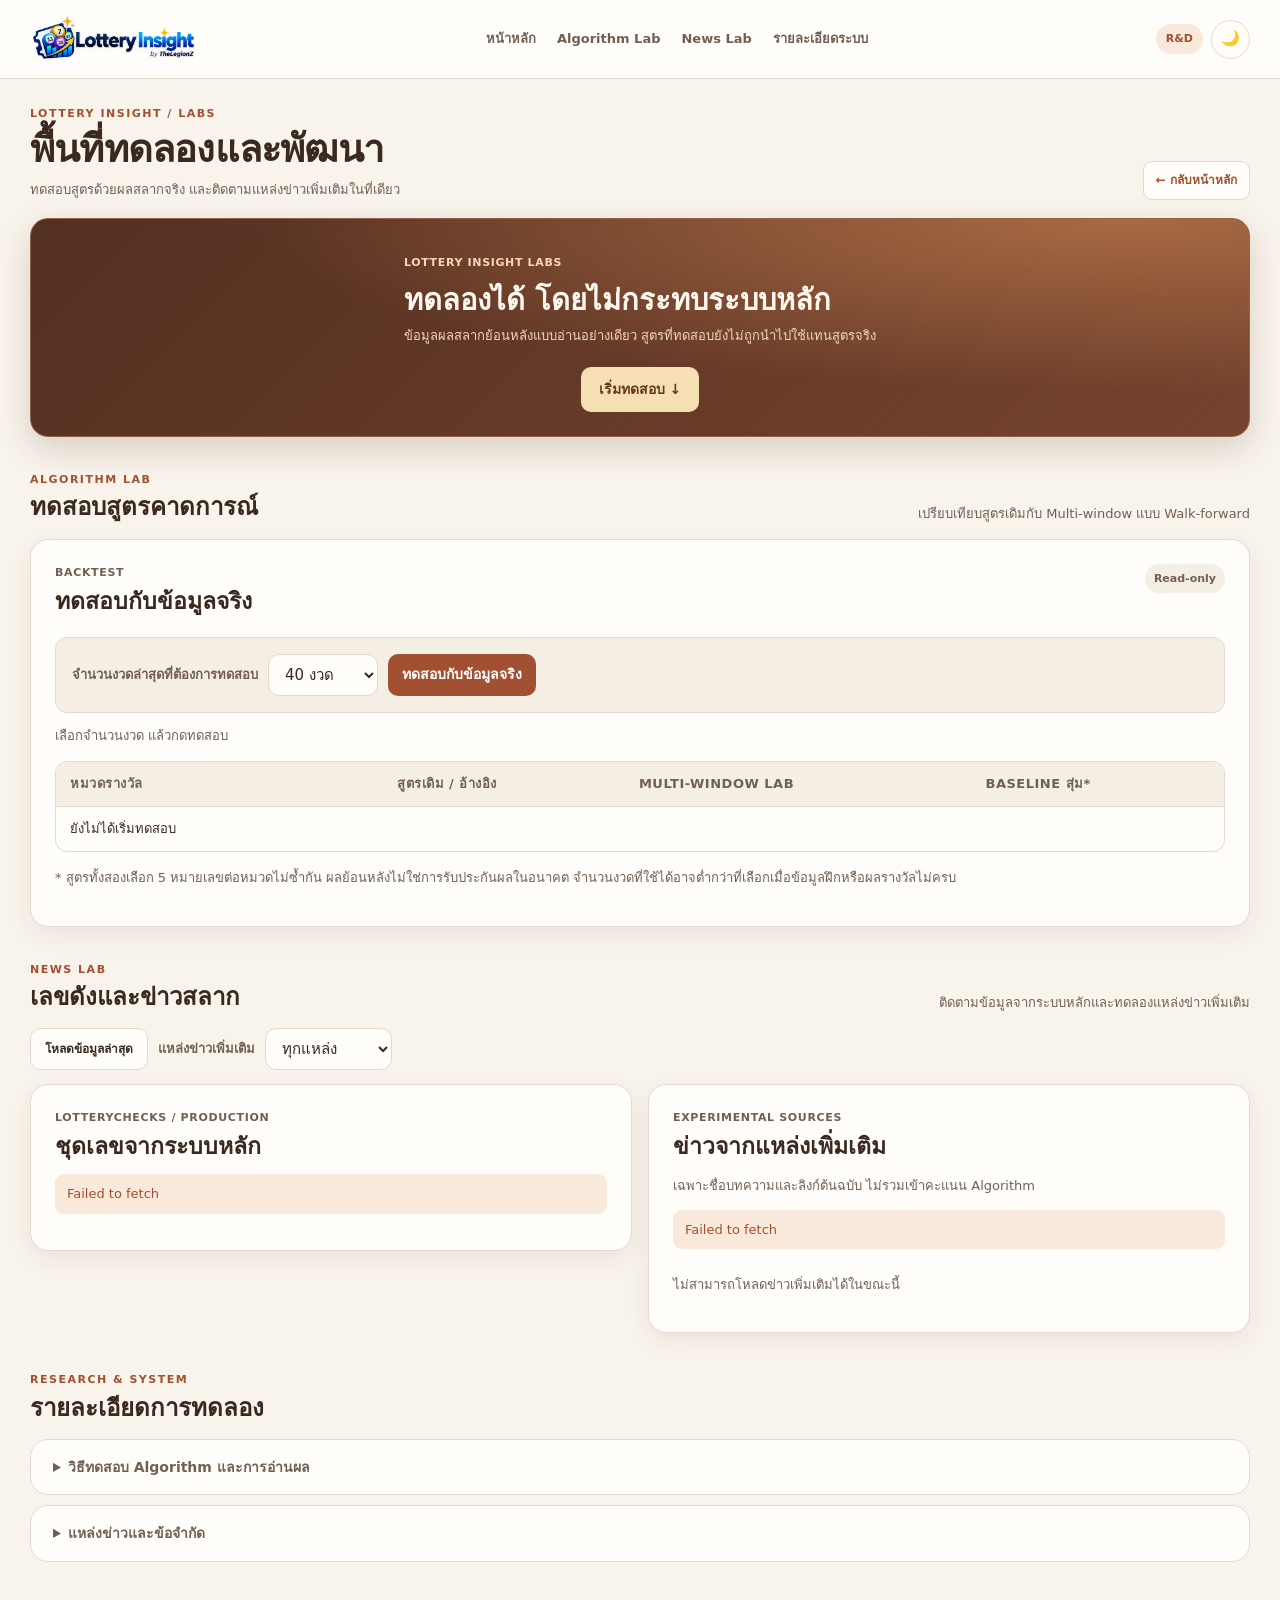
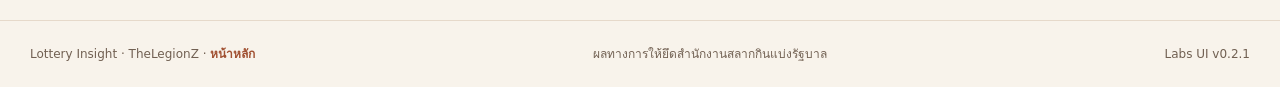
==== commit 3c249889: "Add files via upload" ====
--- a/labs/index.html
+++ b/labs/index.html
@@ -9,7 +9,7 @@
   <link href="../assets/favicon-32.png?v=5.4.1" rel="icon" sizes="32x32" type="image/png">
   <link href="../assets/apple-touch-icon.png?v=5.4.1" rel="apple-touch-icon">
   <link href="../style.css?v=5.4.1" rel="stylesheet">
-  <link href="labs.css?v=0.2.0" rel="stylesheet">
+  <link href="labs.css?v=0.2.1" rel="stylesheet">
   <script src="theme.js?v=0.2.0"></script>
 </head>
 <body class="labs-page">
@@ -34,6 +34,7 @@
       <p class="status" id="status" role="status">เลือกจำนวนงวด แล้วกดทดสอบ</p>
       <p class="labs-muted" id="summary"></p>
       <div class="labs-results" id="resultOverview" hidden aria-live="polite"></div>
+      <section class="labs-comparison" id="comparison" hidden aria-labelledby="comparisonTitle"><div class="labs-comparison-head"><div><h3 id="comparisonTitle">อ่านผลทดสอบอย่างไร?</h3><p class="labs-muted">อัตรางวดที่ตรงรางวัล · เปรียบเทียบสูตรในแต่ละหมวด</p></div></div><div id="comparisonCards" class="labs-comparison-grid"></div><p class="labs-muted labs-comparison-note">กราฟแต่ละหมวดใช้สเกลร่วมกันภายในหมวดนั้น (อาจต่างกันระหว่างหมวด) · Baseline คือโอกาสตามทฤษฎีเมื่อสุ่ม 5 หมายเลขไม่ซ้ำ ไม่ใช่ผลทดลองสุ่มจริง</p></section>
       <div class="table-wrap labs-table" tabindex="0" role="region" aria-label="ตารางเปรียบเทียบผลทดสอบ เลื่อนแนวนอนได้"><table><thead><tr><th scope="col">หมวดรางวัล</th><th scope="col">สูตรเดิม / อ้างอิง</th><th scope="col">Multi-window Lab</th><th scope="col">Baseline สุ่ม*</th></tr></thead><tbody id="results"><tr><td colspan="4">ยังไม่ได้เริ่มทดสอบ</td></tr></tbody></table></div>
       <p class="labs-muted">* สูตรทั้งสองเลือก 5 หมายเลขต่อหมวดไม่ซ้ำกัน ผลย้อนหลังไม่ใช่การรับประกันผลในอนาคต จำนวนงวดที่ใช้ได้อาจต่ำกว่าที่เลือกเมื่อข้อมูลฝึกหรือผลรางวัลไม่ครบ</p>
     </article>
@@ -51,11 +52,11 @@
     <details class="card system-diagnostics labs-details"><summary>แหล่งข่าวและข้อจำกัด</summary><p><a href="https://lotterychecks.com/" target="_blank" rel="noopener noreferrer">LotteryChecks</a> · <a href="https://www.ranlotto.com/api-docs" target="_blank" rel="noopener noreferrer">RANLOTTO</a> · <a href="https://gnews.io/" target="_blank" rel="noopener noreferrer">GNews</a></p><p>แหล่งข่าวเพิ่มเติมยังอยู่ระหว่างการทดลอง หากไม่มีข่าว ระบบจะแสดงตามจริง ไม่เติมข้อมูลจำลอง โปรดตรวจต้นฉบับและวันที่ของข่าวก่อนนำไปใช้</p><p>ระบบ Labs แยก Apps Script และ Google Sheet จาก Production โดยอ่านผลสลากย้อนหลังผ่าน API เท่านั้น ไม่บันทึกเลขทดลองลง Snapshot จริง</p></details>
   </section>
 </main>
-<footer><div class="container footer-inner"><span>Lottery Insight · TheLegionZ · <a href="../index.html">หน้าหลัก</a></span><span>ผลทางการให้ยึดสำนักงานสลากกินแบ่งรัฐบาล</span><span class="site-version">Labs UI v0.2.0</span></div></footer>
+<footer><div class="container footer-inner"><span>Lottery Insight · TheLegionZ · <a href="../index.html">หน้าหลัก</a></span><span>ผลทางการให้ยึดสำนักงานสลากกินแบ่งรัฐบาล</span><span class="site-version">Labs UI v0.2.1</span></div></footer>
 <script src="../config.js"></script>
 <script src="labs-config.js"></script>
 <script src="common.js?v=0.2.0"></script>
-<script src="algorithm.js?v=0.2.0"></script>
+<script src="algorithm.js?v=0.2.1"></script>
 <script src="news.js?v=0.2.0"></script>
 </body>
 </html>
--- a/labs/labs.css
+++ b/labs/labs.css
@@ -38,3 +38,30 @@
 @media(max-width:850px){.labs-page .labs-news-grid{grid-template-columns:1fr}.labs-page .labs-card{padding:20px}}
 @media(max-width:560px){.labs-page .labs-banner{align-items:flex-start;flex-direction:column;gap:14px}.labs-page .labs-card{padding:16px;border-radius:15px}.labs-page .labs-test-controls{padding:12px}.labs-page .labs-test-controls label{flex-basis:100%}.labs-page .labs-test-controls button{flex:1;min-width:0}.labs-page .labs-toolbar .draw-select{min-width:95px}.labs-page .labs-tag{font-size:10px;padding:5px 7px}.labs-page .labs-details{padding:14px 16px}}
 @media(max-width:360px){.labs-page .labs-test-controls button{flex-basis:100%}}
+
+/* Labs 0.2.1: read-only visual comparison; themed by production CSS. */
+.labs-page .labs-comparison{margin:22px 0 18px;min-width:0}
+.labs-page .labs-comparison[hidden]{display:none}
+.labs-page .labs-comparison-head h3{margin:0;color:var(--text);font-size:19px;font-weight:800}
+.labs-page .labs-comparison-head p{margin:4px 0 14px}
+.labs-page .labs-comparison-grid{display:grid;grid-template-columns:repeat(2,minmax(0,1fr));gap:14px}
+.labs-page .labs-chart{border:1px solid var(--line);border-radius:13px;background:var(--surface);padding:16px;min-width:0;display:flex;flex-direction:column;gap:12px}
+.labs-page .labs-chart-head{display:flex;flex-wrap:wrap;gap:6px 12px;justify-content:space-between;align-items:baseline}
+.labs-page .labs-chart-head h4{font-size:15px;line-height:1.5;margin:0;color:var(--text)}
+.labs-page .labs-chart-head span{font-size:12px;color:var(--muted)}
+.labs-page .labs-chart-row{display:grid;gap:5px;min-width:0}
+.labs-page .labs-chart-label{display:flex;gap:8px;justify-content:space-between;align-items:baseline;font-size:13px;color:var(--text)}
+.labs-page .labs-chart-label strong{font-size:16px;white-space:nowrap;font-variant-numeric:tabular-nums}
+.labs-page .labs-chart-track{height:10px;background:var(--surface-soft);border-radius:99px;overflow:hidden;border:1px solid var(--line)}
+.labs-page .labs-chart-fill{height:100%;border-radius:99px;background:var(--accent);display:block}
+.labs-page .labs-chart-fill.newer{background:#c89452}
+.labs-page .labs-chart-fill.random{background:#8d8984}
+body.dark .labs-chart-fill.newer{background:#edc18b}
+body.dark .labs-chart-fill.random{background:#aaa39b}
+.labs-page .labs-chart-detail,.labs-page .labs-chart-scale{font-size:12px;color:var(--muted);line-height:1.5}
+.labs-page .labs-chart-scale{display:flex;justify-content:space-between;gap:6px;margin-top:-3px;font-variant-numeric:tabular-nums}
+.labs-page .labs-chart-summary{border-top:1px solid var(--line);padding-top:10px;margin:auto 0 0;font-size:13px;line-height:1.65;color:var(--text)}
+.labs-page .labs-chart-caution{color:var(--muted);font-size:12px;line-height:1.65;margin:0}
+.labs-page .labs-comparison-note{margin:10px 0 0}
+@media(max-width:850px){.labs-page .labs-comparison-grid{grid-template-columns:1fr}}
+@media(max-width:560px){.labs-page .labs-chart{padding:12px}.labs-page .labs-chart-label{font-size:12px}.labs-page .labs-chart-label strong{font-size:15px}}
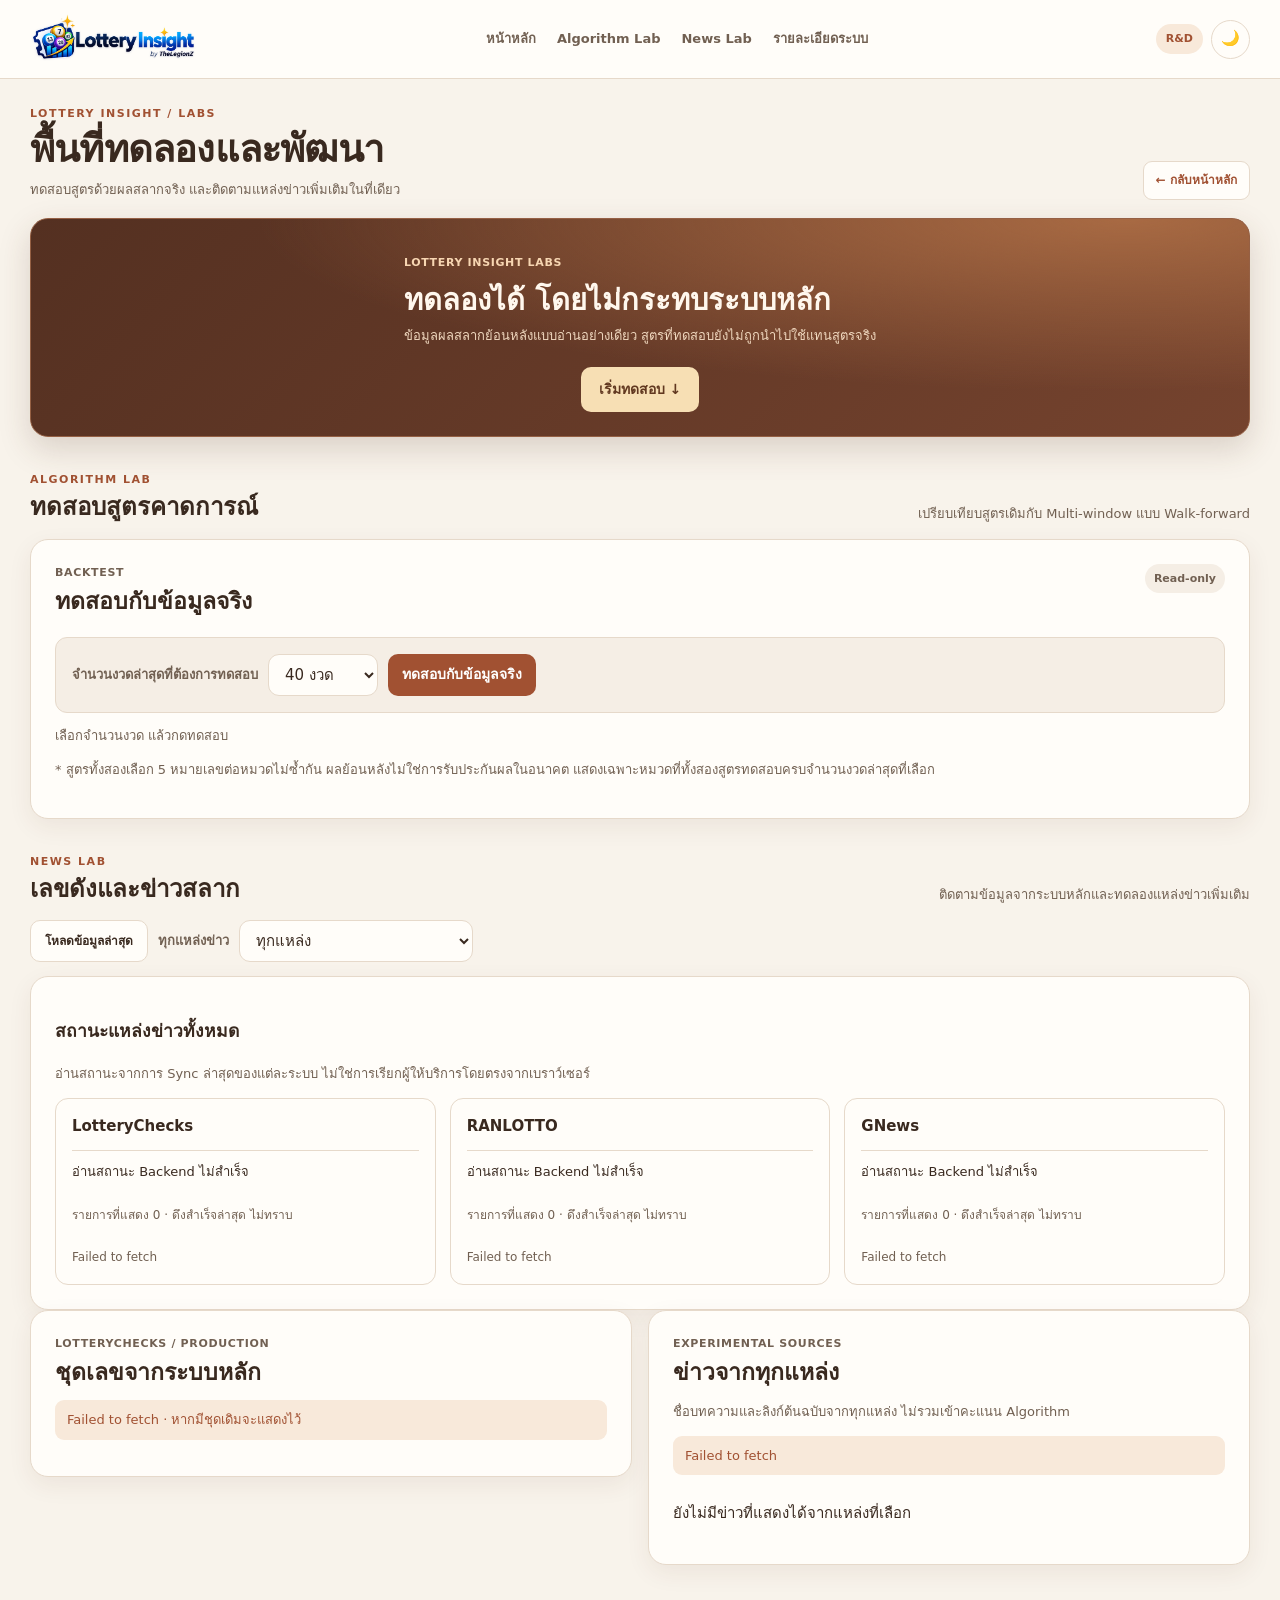
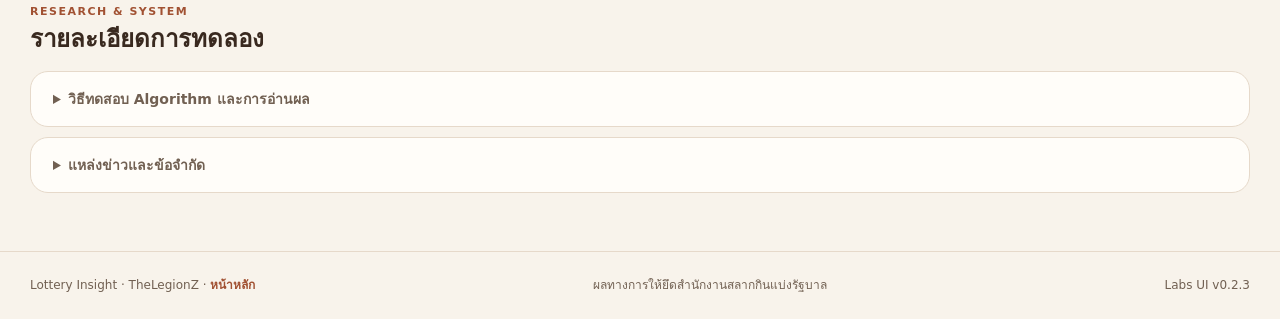
==== commit 02d5435d: "Add files via upload" ====
--- a/labs/index.html
+++ b/labs/index.html
@@ -9,7 +9,7 @@
   <link href="../assets/favicon-32.png?v=5.4.1" rel="icon" sizes="32x32" type="image/png">
   <link href="../assets/apple-touch-icon.png?v=5.4.1" rel="apple-touch-icon">
   <link href="../style.css?v=5.4.1" rel="stylesheet">
-  <link href="labs.css?v=0.2.1" rel="stylesheet">
+  <link href="labs.css?v=0.2.3" rel="stylesheet">
   <script src="theme.js?v=0.2.0"></script>
 </head>
 <body class="labs-page">
@@ -35,16 +35,17 @@
       <p class="labs-muted" id="summary"></p>
       <div class="labs-results" id="resultOverview" hidden aria-live="polite"></div>
       <section class="labs-comparison" id="comparison" hidden aria-labelledby="comparisonTitle"><div class="labs-comparison-head"><div><h3 id="comparisonTitle">อ่านผลทดสอบอย่างไร?</h3><p class="labs-muted">อัตรางวดที่ตรงรางวัล · เปรียบเทียบสูตรในแต่ละหมวด</p></div></div><div id="comparisonCards" class="labs-comparison-grid"></div><p class="labs-muted labs-comparison-note">กราฟแต่ละหมวดใช้สเกลร่วมกันภายในหมวดนั้น (อาจต่างกันระหว่างหมวด) · Baseline คือโอกาสตามทฤษฎีเมื่อสุ่ม 5 หมายเลขไม่ซ้ำ ไม่ใช่ผลทดลองสุ่มจริง</p></section>
-      <div class="table-wrap labs-table" tabindex="0" role="region" aria-label="ตารางเปรียบเทียบผลทดสอบ เลื่อนแนวนอนได้"><table><thead><tr><th scope="col">หมวดรางวัล</th><th scope="col">สูตรเดิม / อ้างอิง</th><th scope="col">Multi-window Lab</th><th scope="col">Baseline สุ่ม*</th></tr></thead><tbody id="results"><tr><td colspan="4">ยังไม่ได้เริ่มทดสอบ</td></tr></tbody></table></div>
-      <p class="labs-muted">* สูตรทั้งสองเลือก 5 หมายเลขต่อหมวดไม่ซ้ำกัน ผลย้อนหลังไม่ใช่การรับประกันผลในอนาคต จำนวนงวดที่ใช้ได้อาจต่ำกว่าที่เลือกเมื่อข้อมูลฝึกหรือผลรางวัลไม่ครบ</p>
+      <div id="resultTable" hidden class="table-wrap labs-table" tabindex="0" role="region" aria-label="ตารางเปรียบเทียบผลทดสอบ เลื่อนแนวนอนได้"><table><thead><tr><th scope="col">หมวดรางวัล</th><th scope="col">สูตรเดิม / อ้างอิง</th><th scope="col">Multi-window Lab</th><th scope="col">Baseline สุ่ม*</th></tr></thead><tbody id="results"></tbody></table></div>
+      <p class="labs-muted">* สูตรทั้งสองเลือก 5 หมายเลขต่อหมวดไม่ซ้ำกัน ผลย้อนหลังไม่ใช่การรับประกันผลในอนาคต แสดงเฉพาะหมวดที่ทั้งสองสูตรทดสอบครบจำนวนงวดล่าสุดที่เลือก</p>
     </article>
   </section>
   <section id="news" aria-labelledby="newsTitle">
     <div class="section-intro"><div><p class="eyebrow">NEWS LAB</p><h2 id="newsTitle">เลขดังและข่าวสลาก</h2></div><p>ติดตามข้อมูลจากระบบหลักและทดลองแหล่งข่าวเพิ่มเติม</p></div>
-    <div class="labs-toolbar labs-news-toolbar"><button type="button" class="secondary-btn" id="refresh">โหลดข้อมูลล่าสุด</button><label for="filter">แหล่งข่าวเพิ่มเติม</label><select class="draw-select" id="filter"><option value="all">ทุกแหล่ง</option><option value="RANLOTTO">RANLOTTO</option><option value="GNews">GNews</option></select></div>
+    <div class="labs-toolbar labs-news-toolbar"><button type="button" class="secondary-btn" id="refresh">โหลดข้อมูลล่าสุด</button><label for="filter">ทุกแหล่งข่าว</label><select class="draw-select" id="filter"><option value="all">ทุกแหล่ง</option><option value="LotteryChecks">LotteryChecks (ระบบหลัก)</option><option value="RANLOTTO">RANLOTTO</option><option value="GNews">GNews</option></select></div>
+    <article class="card labs-card"><h3>สถานะแหล่งข่าวทั้งหมด</h3><p class="labs-muted">อ่านสถานะจากการ Sync ล่าสุดของแต่ละระบบ ไม่ใช่การเรียกผู้ให้บริการโดยตรงจากเบราว์เซอร์</p><div id="sourceCards" class="labs-comparison-grid" aria-live="polite"></div></article>
     <div class="labs-news-grid">
       <article class="card labs-card"><div class="card-head"><div><span class="label">LOTTERYCHECKS / PRODUCTION</span><h2>ชุดเลขจากระบบหลัก</h2></div></div><p class="status" id="mainStatus" role="status">กำลังอ่านข้อมูลจากระบบหลัก…</p><div id="picks"></div></article>
-      <article class="card labs-card"><div class="card-head"><div><span class="label">EXPERIMENTAL SOURCES</span><h2>ข่าวจากแหล่งเพิ่มเติม</h2></div></div><p class="labs-muted">เฉพาะชื่อบทความและลิงก์ต้นฉบับ ไม่รวมเข้าคะแนน Algorithm</p><div class="status" id="providerStatus" role="status">กำลังโหลด…</div><div class="labs-articles" id="articles"><p class="labs-muted">รอการเชื่อมต่อ</p></div></article>
+      <article class="card labs-card"><div class="card-head"><div><span class="label">EXPERIMENTAL SOURCES</span><h2>ข่าวจากทุกแหล่ง</h2></div></div><p class="labs-muted">ชื่อบทความและลิงก์ต้นฉบับจากทุกแหล่ง ไม่รวมเข้าคะแนน Algorithm</p><div class="status" id="providerStatus" role="status">กำลังโหลด…</div><div class="labs-articles" id="articles"><p class="labs-muted">รอการเชื่อมต่อ</p></div></article>
     </div>
   </section>
   <section id="details" aria-labelledby="detailsTitle"><div class="section-intro technical-intro"><div><p class="eyebrow">RESEARCH &amp; SYSTEM</p><h2 id="detailsTitle">รายละเอียดการทดลอง</h2></div></div>
@@ -52,11 +53,11 @@
     <details class="card system-diagnostics labs-details"><summary>แหล่งข่าวและข้อจำกัด</summary><p><a href="https://lotterychecks.com/" target="_blank" rel="noopener noreferrer">LotteryChecks</a> · <a href="https://www.ranlotto.com/api-docs" target="_blank" rel="noopener noreferrer">RANLOTTO</a> · <a href="https://gnews.io/" target="_blank" rel="noopener noreferrer">GNews</a></p><p>แหล่งข่าวเพิ่มเติมยังอยู่ระหว่างการทดลอง หากไม่มีข่าว ระบบจะแสดงตามจริง ไม่เติมข้อมูลจำลอง โปรดตรวจต้นฉบับและวันที่ของข่าวก่อนนำไปใช้</p><p>ระบบ Labs แยก Apps Script และ Google Sheet จาก Production โดยอ่านผลสลากย้อนหลังผ่าน API เท่านั้น ไม่บันทึกเลขทดลองลง Snapshot จริง</p></details>
   </section>
 </main>
-<footer><div class="container footer-inner"><span>Lottery Insight · TheLegionZ · <a href="../index.html">หน้าหลัก</a></span><span>ผลทางการให้ยึดสำนักงานสลากกินแบ่งรัฐบาล</span><span class="site-version">Labs UI v0.2.1</span></div></footer>
+<footer><div class="container footer-inner"><span>Lottery Insight · TheLegionZ · <a href="../index.html">หน้าหลัก</a></span><span>ผลทางการให้ยึดสำนักงานสลากกินแบ่งรัฐบาล</span><span class="site-version">Labs UI v0.2.3</span></div></footer>
 <script src="../config.js"></script>
 <script src="labs-config.js"></script>
 <script src="common.js?v=0.2.0"></script>
-<script src="algorithm.js?v=0.2.1"></script>
-<script src="news.js?v=0.2.0"></script>
+<script src="algorithm.js?v=0.2.3"></script>
+<script src="news.js?v=0.2.2"></script>
 </body>
 </html>
--- a/labs/labs.css
+++ b/labs/labs.css
@@ -65,3 +65,10 @@
 .labs-page .labs-comparison-note{margin:10px 0 0}
 @media(max-width:850px){.labs-page .labs-comparison-grid{grid-template-columns:1fr}}
 @media(max-width:560px){.labs-page .labs-chart{padding:12px}.labs-page .labs-chart-label{font-size:12px}.labs-page .labs-chart-label strong{font-size:15px}}
+
+/* v0.2.2 – diagnostic cards and horizontally scrollable data table */
+.labs-page #sourceCards{grid-template-columns:repeat(3,minmax(0,1fr));margin-top:12px}.labs-page #sourceCards p{overflow-wrap:anywhere}.labs-page #sourceCards h4{margin:0;color:var(--text)}.labs-page #sourceCards details summary{cursor:pointer}
+@media(max-width:850px){.labs-page #sourceCards{grid-template-columns:1fr}}
+
+/* v0.2.3 — no partial comparison table */
+.labs-page #resultTable[hidden]{display:none}
